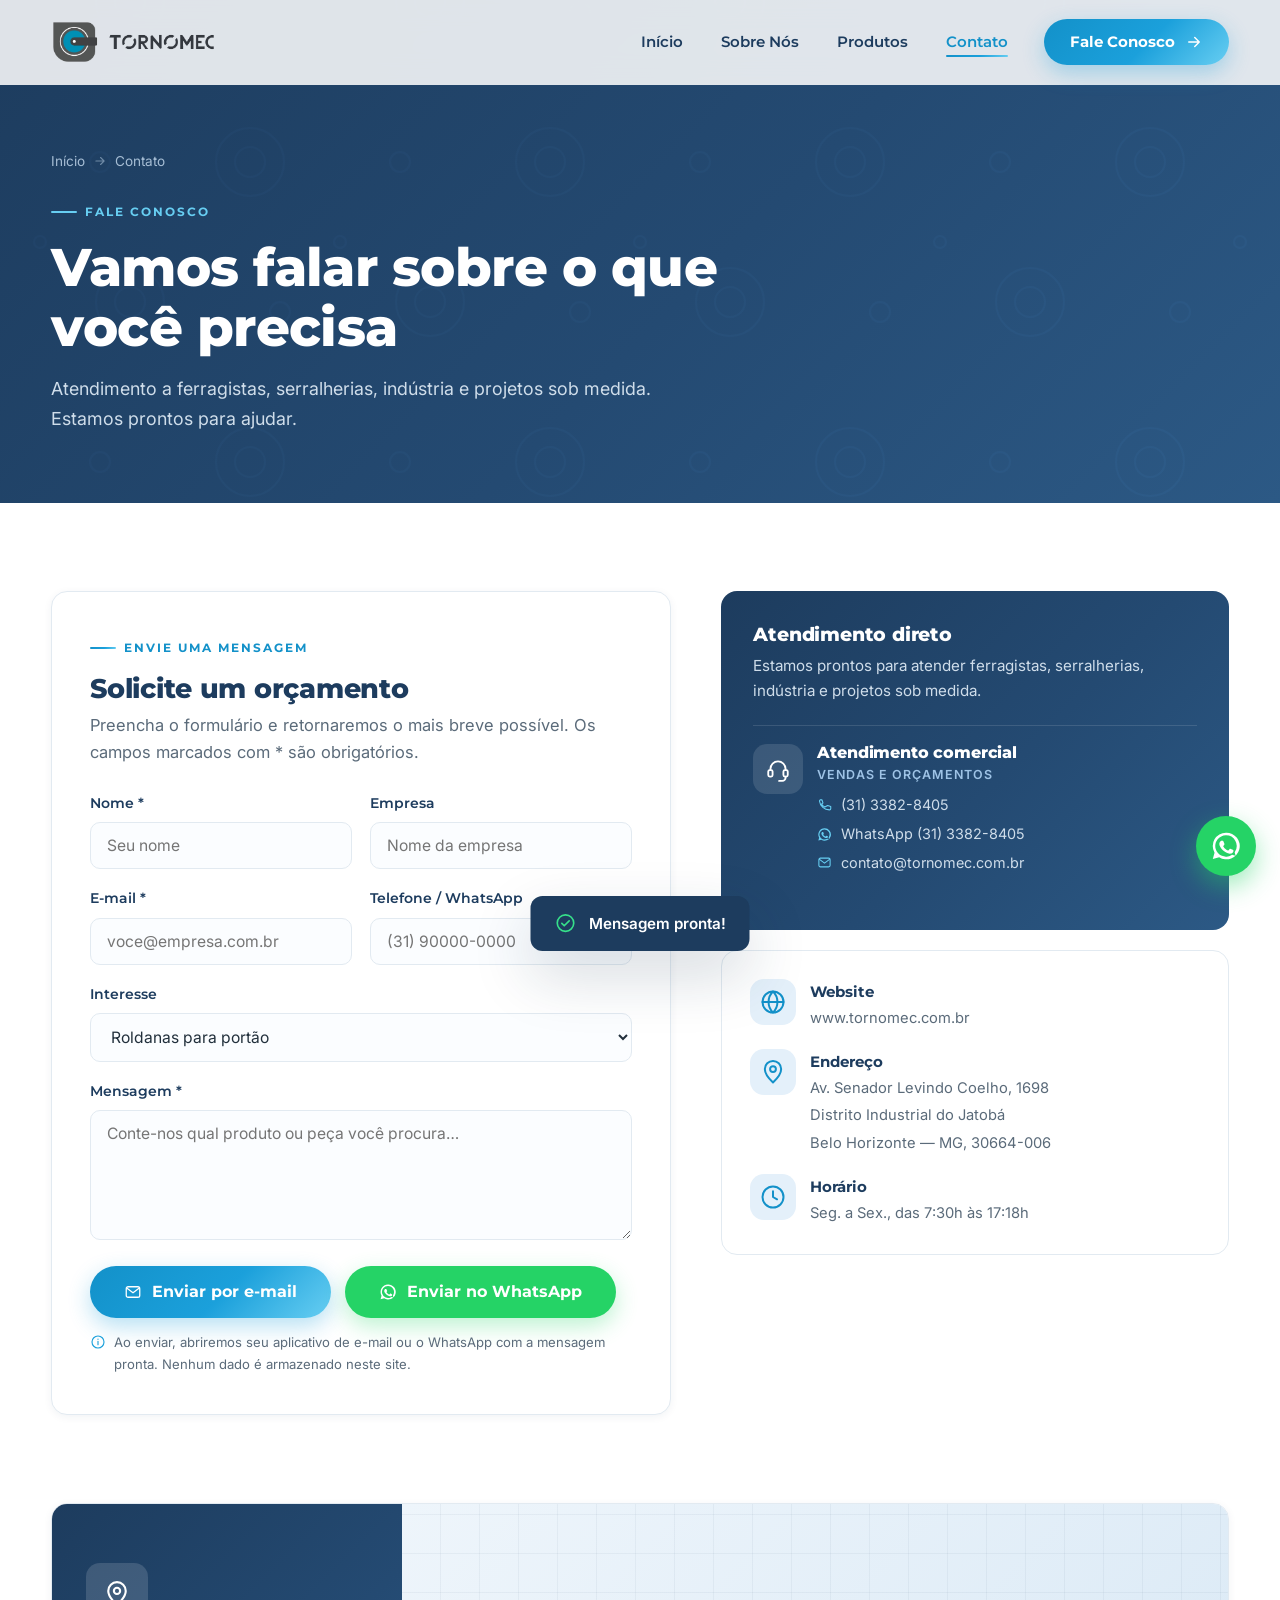
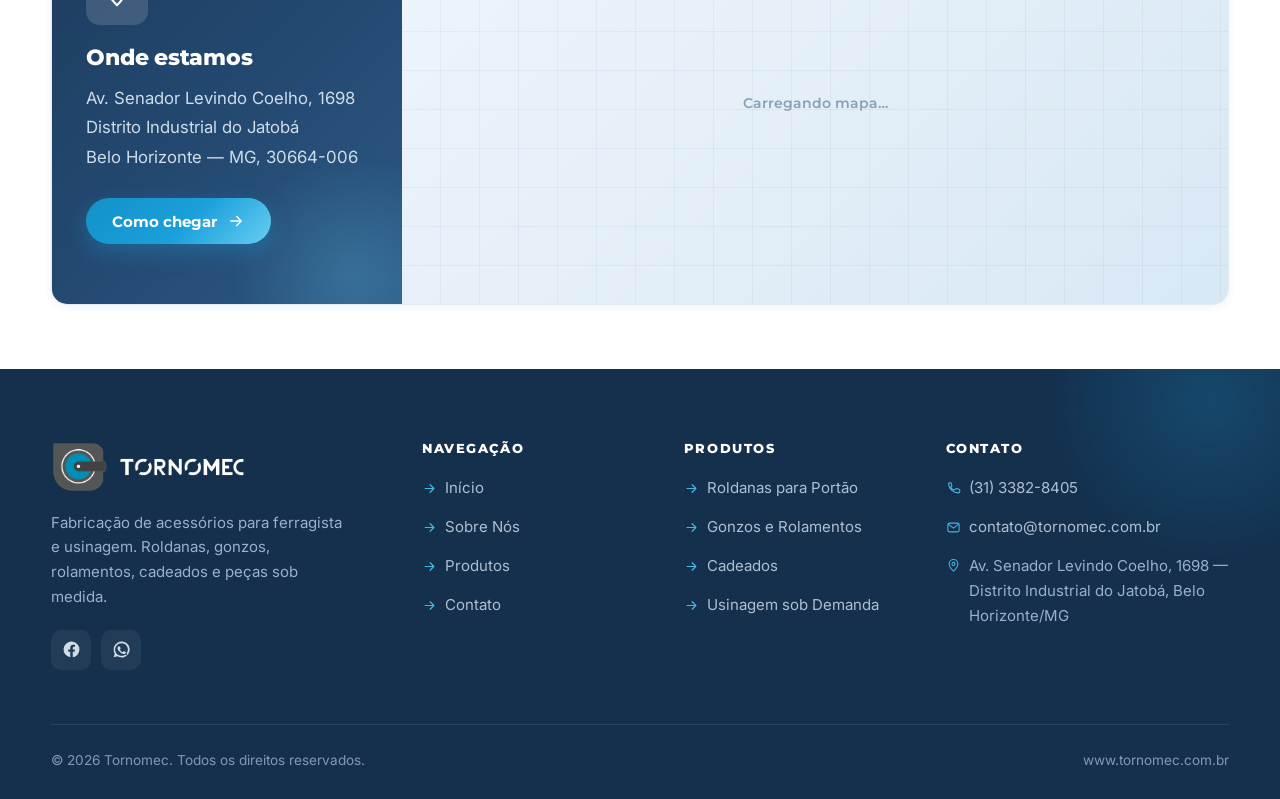
==== contato.html @ 63555683 "Add files via upload" ====
<!DOCTYPE html>
<html lang="pt-BR">
<head>
<meta charset="UTF-8">
<meta name="viewport" content="width=device-width, initial-scale=1.0">
<title>Contato | Tornomec — Acessórios para Ferragista e Usinagem</title>
<meta name="description" content="Fale com a Tornomec em Belo Horizonte/MG. Telefone (31) 3382-8405, WhatsApp, e-mail e mapa de localização. Atendimento a ferragistas, serralherias e indústria.">
<meta name="theme-color" content="#1d3c5e">
<link rel="icon" type="image/png" href="assets/img/favicon.png">
<link rel="preconnect" href="https://fonts.googleapis.com">
<link rel="preconnect" href="https://fonts.gstatic.com" crossorigin>
<link href="https://fonts.googleapis.com/css2?family=Montserrat:wght@600;700;800&family=Inter:wght@400;500;600&display=swap" rel="stylesheet">
<link rel="stylesheet" href="assets/css/style.css">
</head>
<body>

<!-- ===== ICON SPRITE ===== -->
<svg style="display:none" aria-hidden="true" xmlns="http://www.w3.org/2000/svg"><defs></defs>
<!-- features / generic -->
<symbol id="i-shield" viewBox="0 0 24 24" fill="none" stroke="currentColor" stroke-width="1.7" stroke-linecap="round" stroke-linejoin="round"><path d="M12 3l7 3v5c0 4.3-3 7.6-7 9-4-1.4-7-4.7-7-9V6l7-3z"/><path d="M9 12l2 2 4-4"/></symbol>
<symbol id="i-globe" viewBox="0 0 24 24" fill="none" stroke="currentColor" stroke-width="1.7" stroke-linecap="round" stroke-linejoin="round"><circle cx="12" cy="12" r="9"/><path d="M3 12h18"/><path d="M12 3c2.5 2.4 3.8 5.6 3.8 9S14.5 18.6 12 21c-2.5-2.4-3.8-5.6-3.8-9S9.5 5.4 12 3z"/></symbol>
<symbol id="i-bolt" viewBox="0 0 24 24" fill="currentColor"><path d="M13.5 2L4 13.2c-.4.5-.1 1.3.6 1.3H10l-1.4 7.1c-.2.8.9 1.3 1.4.6L20 10.9c.4-.5.1-1.3-.6-1.3H14l1.1-6.9c.1-.8-1-1.3-1.6-.7z"/></symbol>
<symbol id="i-headset" viewBox="0 0 24 24" fill="none" stroke="currentColor" stroke-width="1.7" stroke-linecap="round" stroke-linejoin="round"><path d="M5 13v-1a7 7 0 0 1 14 0v1"/><rect x="3" y="13" width="4" height="6" rx="1.4"/><rect x="17" y="13" width="4" height="6" rx="1.4"/><path d="M19 19v1a3 3 0 0 1-3 3h-3"/></symbol>
<symbol id="i-gem" viewBox="0 0 24 24" fill="none" stroke="currentColor" stroke-width="1.6" stroke-linecap="round" stroke-linejoin="round"><path d="M6 3h12l3 5.5L12 21 3 8.5z"/><path d="M3 8.5h18M9 3l-2 5.5L12 21l5-12.5L15 3"/></symbol>
<symbol id="i-spark" viewBox="0 0 24 24" fill="currentColor"><path d="M12 2l1.9 6.1L20 10l-6.1 1.9L12 18l-1.9-6.1L4 10l6.1-1.9z"/><path d="M19 14l.8 2.4 2.2.6-2.2.9-.8 2.1-.9-2.1-2.1-.9 2.1-.6z" opacity=".6"/></symbol>
<symbol id="i-target" viewBox="0 0 24 24" fill="none" stroke="currentColor" stroke-width="1.7" stroke-linecap="round" stroke-linejoin="round"><circle cx="12" cy="12" r="8.5"/><circle cx="12" cy="12" r="4.8"/><circle cx="12" cy="12" r="1.4" fill="currentColor" stroke="none"/></symbol>
<symbol id="i-eye" viewBox="0 0 24 24" fill="none" stroke="currentColor" stroke-width="1.7" stroke-linecap="round" stroke-linejoin="round"><path d="M2.5 12S6 5.5 12 5.5 21.5 12 21.5 12 18 18.5 12 18.5 2.5 12 2.5 12z"/><circle cx="12" cy="12" r="3"/></symbol>
<symbol id="i-compass" viewBox="0 0 24 24" fill="none" stroke="currentColor" stroke-width="1.7" stroke-linecap="round" stroke-linejoin="round"><circle cx="12" cy="12" r="9"/><path d="M15.5 8.5l-2 5-5 2 2-5z"/></symbol>
<symbol id="i-factory" viewBox="0 0 24 24" fill="none" stroke="currentColor" stroke-width="1.6" stroke-linecap="round" stroke-linejoin="round"><path d="M3 21V10l5 3V10l5 3V8l5 3v10z"/><path d="M3 21h18M6 7V3h2v4"/></symbol>
<symbol id="i-truck" viewBox="0 0 24 24" fill="none" stroke="currentColor" stroke-width="1.6" stroke-linecap="round" stroke-linejoin="round"><path d="M2 7h11v9H2zM13 10h4l4 3v3h-8z"/><circle cx="6.5" cy="18" r="1.8"/><circle cx="17.5" cy="18" r="1.8"/></symbol>
<symbol id="i-box" viewBox="0 0 24 24" fill="none" stroke="currentColor" stroke-width="1.6" stroke-linecap="round" stroke-linejoin="round"><path d="M21 8l-9-5-9 5 9 5 9-5z"/><path d="M3 8v8l9 5 9-5V8M12 13v8"/></symbol>
<symbol id="i-clock" viewBox="0 0 24 24" fill="none" stroke="currentColor" stroke-width="1.7" stroke-linecap="round" stroke-linejoin="round"><circle cx="12" cy="12" r="9"/><path d="M12 7v5l3.5 2"/></symbol>
<symbol id="i-grid" viewBox="0 0 24 24" fill="none" stroke="currentColor" stroke-width="1.6" stroke-linecap="round" stroke-linejoin="round"><rect x="3" y="3" width="7" height="7" rx="1.5"/><rect x="14" y="3" width="7" height="7" rx="1.5"/><rect x="3" y="14" width="7" height="7" rx="1.5"/><rect x="14" y="14" width="7" height="7" rx="1.5"/></symbol>
<!-- hardware category icons -->
<symbol id="i-wheel" viewBox="0 0 24 24" fill="none" stroke="currentColor" stroke-width="1.6" stroke-linecap="round" stroke-linejoin="round"><circle cx="12" cy="12" r="8.5"/><circle cx="12" cy="12" r="5"/><circle cx="12" cy="12" r="1.8"/></symbol>
<symbol id="i-bearing" viewBox="0 0 24 24" fill="none" stroke="currentColor" stroke-width="1.5" stroke-linecap="round" stroke-linejoin="round"><circle cx="12" cy="12" r="9"/><circle cx="12" cy="12" r="3.4"/><circle cx="12" cy="3.4" r="1.1" fill="currentColor" stroke="none"/><circle cx="12" cy="20.6" r="1.1" fill="currentColor" stroke="none"/><circle cx="3.4" cy="12" r="1.1" fill="currentColor" stroke="none"/><circle cx="20.6" cy="12" r="1.1" fill="currentColor" stroke="none"/><circle cx="6" cy="6" r="1.1" fill="currentColor" stroke="none"/><circle cx="18" cy="6" r="1.1" fill="currentColor" stroke="none"/><circle cx="6" cy="18" r="1.1" fill="currentColor" stroke="none"/><circle cx="18" cy="18" r="1.1" fill="currentColor" stroke="none"/></symbol>
<symbol id="i-hinge" viewBox="0 0 24 24" fill="none" stroke="currentColor" stroke-width="1.6" stroke-linecap="round" stroke-linejoin="round"><rect x="3.5" y="4" width="6.5" height="16" rx="1.4"/><rect x="14" y="4" width="6.5" height="16" rx="1.4"/><path d="M12 5.5v13"/><circle cx="6.75" cy="8.5" r=".9" fill="currentColor" stroke="none"/><circle cx="6.75" cy="15.5" r=".9" fill="currentColor" stroke="none"/><circle cx="17.25" cy="8.5" r=".9" fill="currentColor" stroke="none"/><circle cx="17.25" cy="15.5" r=".9" fill="currentColor" stroke="none"/></symbol>
<symbol id="i-gate" viewBox="0 0 24 24" fill="none" stroke="currentColor" stroke-width="1.5" stroke-linecap="round" stroke-linejoin="round"><rect x="3" y="6.5" width="18" height="11" rx="1"/><path d="M7.5 6.5v11M12 6.5v11M16.5 6.5v11"/><path d="M3 21.5h18"/><circle cx="7" cy="20" r="1.4"/><circle cx="17" cy="20" r="1.4"/></symbol>
<symbol id="i-roller" viewBox="0 0 24 24" fill="none" stroke="currentColor" stroke-width="1.6" stroke-linecap="round" stroke-linejoin="round"><rect x="2.5" y="8.5" width="19" height="7" rx="3.5"/><path d="M7 8.5v7M17 8.5v7"/></symbol>
<symbol id="i-spool" viewBox="0 0 24 24" fill="none" stroke="currentColor" stroke-width="1.6" stroke-linecap="round" stroke-linejoin="round"><rect x="4" y="4" width="3" height="16" rx="1"/><rect x="17" y="4" width="3" height="16" rx="1"/><path d="M7 8.5h10M7 12h10M7 15.5h10"/></symbol>
<symbol id="i-trolley" viewBox="0 0 24 24" fill="none" stroke="currentColor" stroke-width="1.6" stroke-linecap="round" stroke-linejoin="round"><rect x="7" y="3" width="10" height="3.2" rx="1"/><path d="M9.5 6.2v3M14.5 6.2v3"/><circle cx="9.5" cy="11.5" r="2.3"/><circle cx="14.5" cy="11.5" r="2.3"/><path d="M4 14.5h16"/></symbol>
<symbol id="i-curve" viewBox="0 0 24 24" fill="none" stroke="currentColor" stroke-width="1.6" stroke-linecap="round" stroke-linejoin="round"><path d="M7 20V11a5 5 0 0 1 10 0v9"/><path d="M4.5 20h5M14.5 20h5"/></symbol>
<symbol id="i-cog" viewBox="0 0 24 24" fill="none" stroke="currentColor" stroke-width="1.6" stroke-linecap="round" stroke-linejoin="round"><circle cx="12" cy="12" r="3.6"/><path d="M12 2.2v3.2M12 18.6v3.2M2.2 12h3.2M18.6 12h3.2M5.1 5.1l2.26 2.26M16.64 16.64l2.26 2.26M18.9 5.1l-2.26 2.26M7.36 16.64L5.1 18.9"/></symbol>
<symbol id="i-bracket" viewBox="0 0 24 24" fill="none" stroke="currentColor" stroke-width="1.5" stroke-linecap="round" stroke-linejoin="round"><rect x="4" y="7" width="16" height="11" rx="2"/><circle cx="12" cy="12.5" r="3.4"/><circle cx="12" cy="12.5" r="1.1"/><path d="M8 4.5v2.5M16 4.5v2.5"/></symbol>
<symbol id="i-lock" viewBox="0 0 24 24" fill="none" stroke="currentColor" stroke-width="1.6" stroke-linecap="round" stroke-linejoin="round"><rect x="5" y="10" width="14" height="10" rx="2.5"/><path d="M8 10V7a4 4 0 0 1 8 0v3"/><circle cx="12" cy="15" r="1.4" fill="currentColor" stroke="none"/></symbol>
<symbol id="i-ruler" viewBox="0 0 24 24" fill="none" stroke="currentColor" stroke-width="1.6" stroke-linecap="round" stroke-linejoin="round"><rect x="2.5" y="8" width="19" height="8" rx="1.5"/><path d="M7 8v3M11 8v4M15 8v3M19 8v4"/></symbol>
<!-- ui -->
<symbol id="i-phone" viewBox="0 0 24 24" fill="none" stroke="currentColor" stroke-width="1.7" stroke-linecap="round" stroke-linejoin="round"><path d="M5 3h3l1.5 5-2 1.5a12 12 0 0 0 5 5L17 12l5 1.5V17a2 2 0 0 1-2 2A16 16 0 0 1 4 5a2 2 0 0 1 1-2z"/></symbol>
<symbol id="i-mail" viewBox="0 0 24 24" fill="none" stroke="currentColor" stroke-width="1.7" stroke-linecap="round" stroke-linejoin="round"><rect x="3" y="5" width="18" height="14" rx="2.5"/><path d="M4 7l8 6 8-6"/></symbol>
<symbol id="i-pin" viewBox="0 0 24 24" fill="none" stroke="currentColor" stroke-width="1.7" stroke-linecap="round" stroke-linejoin="round"><path d="M12 21s7-6.4 7-11.5A7 7 0 0 0 5 9.5C5 14.6 12 21 12 21z"/><circle cx="12" cy="9.5" r="2.5"/></symbol>
<symbol id="i-wa" viewBox="0 0 24 24" fill="currentColor"><path d="M12 2a10 10 0 0 0-8.6 15l-1.3 4.7 4.8-1.3A10 10 0 1 0 12 2zm0 2a8 8 0 0 1 6.8 12.2l-.3.5.7 2.6-2.7-.7-.5.3A8 8 0 1 1 12 4zm-3.4 4c-.2 0-.5.1-.7.4-.3.3-.9.9-.9 2.1s.9 2.4 1 2.6c.1.2 1.8 2.9 4.5 3.9 2.2.9 2.7.7 3.2.7.5 0 1.5-.6 1.7-1.2.2-.6.2-1.1.2-1.2-.1-.1-.3-.2-.6-.4-.3-.2-1.5-.8-1.7-.8-.2-.1-.4-.1-.6.1-.2.3-.6.8-.8 1-.1.1-.3.2-.5.1-.3-.1-1.1-.4-2-1.2-.7-.6-1.2-1.4-1.4-1.7-.1-.3 0-.4.1-.5l.4-.5c.1-.2.2-.3.3-.5.1-.2 0-.4 0-.5l-.8-1.9c-.2-.5-.4-.4-.6-.4z"/></symbol>
<symbol id="i-fb" viewBox="0 0 24 24" fill="currentColor"><path d="M22 12a10 10 0 1 0-11.6 9.9v-7H7.9V12h2.5V9.8c0-2.5 1.5-3.9 3.8-3.9 1.1 0 2.2.2 2.2.2v2.5h-1.2c-1.2 0-1.6.8-1.6 1.6V12h2.7l-.4 2.9h-2.3v7A10 10 0 0 0 22 12z"/></symbol>
<symbol id="i-check" viewBox="0 0 24 24" fill="none" stroke="currentColor" stroke-width="2" stroke-linecap="round" stroke-linejoin="round"><path d="M5 12.5l4.5 4.5L19 7"/></symbol>
<symbol id="i-check-c" viewBox="0 0 24 24" fill="none" stroke="currentColor" stroke-width="1.8" stroke-linecap="round" stroke-linejoin="round"><circle cx="12" cy="12" r="9"/><path d="M8 12.3l2.6 2.6L16 9.5"/></symbol>
<symbol id="i-arrow" viewBox="0 0 24 24" fill="none" stroke="currentColor" stroke-width="1.9" stroke-linecap="round" stroke-linejoin="round"><path d="M5 12h14M13 6l6 6-6 6"/></symbol>
<symbol id="i-up" viewBox="0 0 24 24" fill="none" stroke="currentColor" stroke-width="1.9" stroke-linecap="round" stroke-linejoin="round"><path d="M12 19V5M6 11l6-6 6 6"/></symbol>
<symbol id="i-down" viewBox="0 0 24 24" fill="none" stroke="currentColor" stroke-width="1.8" stroke-linecap="round" stroke-linejoin="round"><path d="M6 9l6 6 6-6"/></symbol>
<symbol id="i-doc" viewBox="0 0 24 24" fill="none" stroke="currentColor" stroke-width="1.6" stroke-linecap="round" stroke-linejoin="round"><path d="M14 3H7a2 2 0 0 0-2 2v14a2 2 0 0 0 2 2h10a2 2 0 0 0 2-2V8z"/><path d="M14 3v5h5M9 13h6M9 17h4"/></symbol>
<symbol id="i-info" viewBox="0 0 24 24" fill="none" stroke="currentColor" stroke-width="1.7" stroke-linecap="round" stroke-linejoin="round"><circle cx="12" cy="12" r="9"/><path d="M12 11v5M12 7.5v.5"/></symbol>
<symbol id="i-search" viewBox="0 0 24 24" fill="none" stroke="currentColor" stroke-width="1.8" stroke-linecap="round" stroke-linejoin="round"><circle cx="11" cy="11" r="7"/><path d="M16.5 16.5L21 21"/></symbol>
</svg>
<!-- ===== HEADER ===== -->
<header class="header">
  <div class="container">
    <nav class="nav">
      <a href="index.html" class="brand" aria-label="Tornomec — início">
        <img src="assets/img/logo.png" alt="Tornomec — Acessórios para Ferragista e Usinagem">
      </a>
      <ul class="nav-menu">
        <li><a href="index.html" class="nav-link">Início</a></li>
        <li><a href="sobre.html" class="nav-link">Sobre Nós</a></li>
        <li><a href="produtos.html" class="nav-link">Produtos</a></li>
        <li><a href="contato.html" class="nav-link active">Contato</a></li>
        <li class="nav-cta"><a href="contato.html" class="btn btn--primary">Fale Conosco <svg width="18" height="18"><use href="#i-arrow"/></svg></a></li>
      </ul>
      <button class="nav-toggle" aria-label="Abrir menu" aria-expanded="false"><span></span><span></span><span></span></button>
    </nav>
  </div>
</header>
<div class="nav-backdrop"></div>

<!-- ===== PAGE HERO ===== -->
<section class="page-hero">
  <div class="container">
    <div class="page-hero__inner">
      <nav class="breadcrumb"><a href="index.html">Início</a> <svg><use href="#i-arrow"/></svg> <span>Contato</span></nav>
      <span class="eyebrow">Fale Conosco</span>
      <h1>Vamos falar sobre o que você precisa</h1>
      <p>Atendimento a ferragistas, serralherias, indústria e projetos sob medida. Estamos prontos para ajudar.</p>
    </div>
  </div>
</section>

<!-- CONTATO -->
<section class="section">
  <div class="container">
    <div class="contact-grid">
      <!-- FORM -->
      <div class="form-card reveal">
        <span class="eyebrow">Envie uma mensagem</span>
        <h2 class="section-title" style="font-size:1.7rem;margin-bottom:8px">Solicite um orçamento</h2>
        <p style="color:var(--muted);margin-bottom:26px">Preencha o formulário e retornaremos o mais breve possível. Os campos marcados com * são obrigatórios.</p>
        <form id="contactForm" novalidate>
          <div class="form-row">
            <div class="field"><label for="nome">Nome *</label><input type="text" id="nome" name="nome" placeholder="Seu nome" required></div>
            <div class="field"><label for="empresa">Empresa</label><input type="text" id="empresa" name="empresa" placeholder="Nome da empresa"></div>
          </div>
          <div class="form-row">
            <div class="field"><label for="email">E-mail *</label><input type="email" id="email" name="email" placeholder="voce@empresa.com.br" required></div>
            <div class="field"><label for="telefone">Telefone / WhatsApp</label><input type="tel" id="telefone" name="telefone" placeholder="(31) 90000-0000"></div>
          </div>
          <div class="field">
            <label for="assunto">Interesse</label>
            <select id="assunto" name="assunto">
              <option>Roldanas para portão</option>
              <option>Gonzos e rolamentos</option>
              <option>Portão basculante</option>
              <option>Cadeados</option>
              <option>Usinagem sob demanda</option>
              <option>Catálogo completo</option>
              <option>Outro assunto</option>
            </select>
          </div>
          <div class="field"><label for="mensagem">Mensagem *</label><textarea id="mensagem" name="mensagem" placeholder="Conte-nos qual produto ou peça você procura…" required></textarea></div>
          <div class="hero__actions">
            <button type="submit" class="btn btn--primary btn--lg"><svg><use href="#i-mail"/></svg> Enviar por e-mail</button>
            <button type="button" id="sendWhats" class="btn btn--wa btn--lg"><svg><use href="#i-wa"/></svg> Enviar no WhatsApp</button>
          </div>
          <p class="form-note"><svg><use href="#i-info"/></svg> Ao enviar, abriremos seu aplicativo de e-mail ou o WhatsApp com a mensagem pronta. Nenhum dado é armazenado neste site.</p>
        </form>
      </div>

      <!-- SIDE -->
      <div class="contact-side">
        <div class="contact-info reveal" data-delay="1">
          <h3>Atendimento direto</h3>
          <p>Estamos prontos para atender ferragistas, serralherias, indústria e projetos sob medida.</p>
          <div class="person">
            <div class="person__av"><svg><use href="#i-headset"/></svg></div>
            <div>
              <h4>Atendimento comercial</h4>
              <div class="role">Vendas e orçamentos</div>
              <a href="tel:+553133828405"><svg><use href="#i-phone"/></svg> (31) 3382-8405</a>
              <a href="https://wa.me/553133828405" target="_blank" rel="noopener"><svg><use href="#i-wa"/></svg> WhatsApp (31) 3382-8405</a>
              <a href="mailto:contato@tornomec.com.br"><svg><use href="#i-mail"/></svg> contato@tornomec.com.br</a>
            </div>
          </div>
        </div>

        <div class="contact-meta reveal" data-delay="2">
          <div class="row"><div class="icon-box"><svg><use href="#i-globe"/></svg></div><div><strong>Website</strong><span>www.tornomec.com.br</span></div></div>
          <div class="row"><div class="icon-box"><svg><use href="#i-pin"/></svg></div><div><strong>Endereço</strong><span>Av. Senador Levindo Coelho, 1698<br>Distrito Industrial do Jatobá<br>Belo Horizonte — MG, 30664-006</span></div></div>
          <div class="row"><div class="icon-box"><svg><use href="#i-clock"/></svg></div><div><strong>Horário</strong><span>Seg. a Sex., das 7:30h às 17:18h</span></div></div>
        </div>
      </div>
    </div>
  </div>
</section>

<!-- LOCALIZAÇÃO -->
<section class="section--tight" style="padding-top:0">
  <div class="container">
    <div class="map-block reveal">
      <div class="map-block__info">
        <div class="icon-box"><svg><use href="#i-pin"/></svg></div>
        <h3>Onde estamos</h3>
        <p>Av. Senador Levindo Coelho, 1698<br>Distrito Industrial do Jatobá<br>Belo Horizonte — MG, 30664-006</p>
        <a class="btn btn--primary" href="https://www.google.com/maps/dir/?api=1&destination=Av.%20Senador%20Levindo%20Coelho%2C%201698%2C%20Distrito%20Industrial%20do%20Jatob%C3%A1%2C%20Belo%20Horizonte%20-%20MG%2C%2030664-006" target="_blank" rel="noopener">Como chegar <svg><use href="#i-arrow"/></svg></a>
      </div>
      <div class="map-block__map">
        <!--
          MAPA — GOOGLE MAPS
          Endereço: Av. Senador Levindo Coelho, 1698, Distrito Industrial do Jatobá, Belo Horizonte - MG, 30664-006
          Abaixo usamos o embed gratuito do Google Maps (não exige chave de API).
          Para usar a Google Maps Embed API oficial (com a sua própria chave), troque o src por:
          https://www.google.com/maps/embed/v1/place?key=SUA_CHAVE_API&q=Av.%20Senador%20Levindo%20Coelho%2C%201698%2C%20Distrito%20Industrial%20do%20Jatob%C3%A1%2C%20Belo%20Horizonte%20-%20MG%2C%2030664-006&zoom=16&language=pt-BR
        -->
        <iframe title="Mapa — Av. Senador Levindo Coelho, 1698, Distrito Industrial do Jatobá, Belo Horizonte - MG, 30664-006"
          src="https://maps.google.com/maps?q=Av.%20Senador%20Levindo%20Coelho%2C%201698%2C%20Distrito%20Industrial%20do%20Jatob%C3%A1%2C%20Belo%20Horizonte%20-%20MG%2C%2030664-006&t=&z=16&hl=pt-BR&ie=UTF8&iwloc=B&output=embed"
          loading="lazy" referrerpolicy="no-referrer-when-downgrade" allowfullscreen></iframe>
      </div>
    </div>
  </div>
</section>

<!-- TOAST -->
<div class="toast"><svg><use href="#i-check-c"/></svg><span>Mensagem pronta!</span></div>

<!-- ===== FOOTER ===== -->
<footer class="footer">
  <div class="container">
    <div class="footer__grid">
      <div class="footer__brand">
        <img src="assets/img/logo-white.png" alt="Tornomec">
        <p>Fabricação de acessórios para ferragista e usinagem. Roldanas, gonzos, rolamentos, cadeados e peças sob medida.</p>
        <div class="social">
          <a href="https://www.facebook.com/tornomec" target="_blank" rel="noopener" aria-label="Facebook"><svg><use href="#i-fb"/></svg></a>
          <a href="https://wa.me/553133828405" target="_blank" rel="noopener" aria-label="WhatsApp"><svg><use href="#i-wa"/></svg></a>
        </div>
      </div>
      <div class="footer__col">
        <h4>Navegação</h4>
        <ul>
          <li><a href="index.html"><svg><use href="#i-arrow"/></svg> Início</a></li>
          <li><a href="sobre.html"><svg><use href="#i-arrow"/></svg> Sobre Nós</a></li>
          <li><a href="produtos.html"><svg><use href="#i-arrow"/></svg> Produtos</a></li>
          <li><a href="contato.html"><svg><use href="#i-arrow"/></svg> Contato</a></li>
        </ul>
      </div>
      <div class="footer__col">
        <h4>Produtos</h4>
        <ul>
          <li><a href="produtos.html"><svg><use href="#i-arrow"/></svg> Roldanas para Portão</a></li>
          <li><a href="produtos.html"><svg><use href="#i-arrow"/></svg> Gonzos e Rolamentos</a></li>
          <li><a href="produtos.html"><svg><use href="#i-arrow"/></svg> Cadeados</a></li>
          <li><a href="produtos.html"><svg><use href="#i-arrow"/></svg> Usinagem sob Demanda</a></li>
        </ul>
      </div>
      <div class="footer__col">
        <h4>Contato</h4>
        <ul>
          <li><a href="tel:+553133828405"><svg><use href="#i-phone"/></svg> (31) 3382-8405</a></li>
          <li><a href="mailto:contato@tornomec.com.br"><svg><use href="#i-mail"/></svg> contato@tornomec.com.br</a></li>
          <li class="static"><svg><use href="#i-pin"/></svg> Av. Senador Levindo Coelho, 1698 — Distrito Industrial do Jatobá, Belo Horizonte/MG</li>
        </ul>
      </div>
    </div>
    <div class="footer__bottom">
      <span>© <span id="year">2026</span> Tornomec. Todos os direitos reservados.</span>
      <span>www.tornomec.com.br</span>
    </div>
  </div>
</footer>

<a href="https://wa.me/553133828405" target="_blank" rel="noopener" class="wa-float" aria-label="Fale conosco no WhatsApp"><svg><use href="#i-wa"/></svg></a>
<button class="to-top" aria-label="Voltar ao topo"><svg><use href="#i-up"/></svg></button>

<script src="assets/js/main.js"></script>
<script>document.querySelector('.to-top').addEventListener('click',()=>window.scrollTo({top:0,behavior:'smooth'}));</script>
</body>
</html>
---- assets/css/style.css ----
/* =========================================================
   TORNOMEC — Acessórios para Ferragista e Usinagem
   Folha de estilo principal
   ========================================================= */

/* ---------- Tokens ---------- */
:root{
  --navy-900:#14304d;
  --navy-800:#1d3c5e;
  --navy-700:#244a72;
  --navy-600:#2c5985;
  --blue-700:#0b7cae;
  --blue-600:#1391c9;
  --blue-500:#1ba0db;
  --blue-400:#46b6e6;
  --cyan:#67cef2;
  --steel:#8aa0b4;
  --gray:#58595b;
  --ink:#22303c;
  --muted:#5b6b7a;
  --line:#e2eaf1;
  --bg:#ffffff;
  --bg-alt:#eef5fb;
  --bg-soft:#e4f0fa;
  --white:#ffffff;

  --grad-blue:linear-gradient(135deg,#1391c9 0%,#1ba0db 55%,#67cef2 100%);
  --grad-navy:linear-gradient(135deg,#1d3c5e 0%,#244a72 55%,#2c5985 100%);

  --shadow-sm:0 2px 8px rgba(20,48,77,.06);
  --shadow:0 10px 30px rgba(20,48,77,.10);
  --shadow-lg:0 24px 60px rgba(20,48,77,.18);

  --radius:16px;
  --radius-sm:10px;
  --container:1200px;

  --font-head:'Montserrat',system-ui,sans-serif;
  --font-body:'Inter',system-ui,-apple-system,sans-serif;

  --ease:cubic-bezier(.22,.61,.36,1);
}

/* ---------- Reset ---------- */
*,*::before,*::after{box-sizing:border-box;margin:0;padding:0}
html{scroll-behavior:smooth;-webkit-text-size-adjust:100%}
body{
  font-family:var(--font-body);
  color:var(--ink);
  background:var(--bg);
  line-height:1.65;
  font-size:16.5px;
  overflow-x:hidden;
}
img{max-width:100%;display:block}
a{color:inherit;text-decoration:none}
ul{list-style:none}
button{font-family:inherit;cursor:pointer;border:none;background:none}
h1,h2,h3,h4{font-family:var(--font-head);line-height:1.15;color:var(--navy-800);font-weight:800;letter-spacing:-.01em}

/* ---------- Layout helpers ---------- */
.container{width:min(var(--container),92%);margin-inline:auto}
.section{padding:88px 0}
.section--tight{padding:64px 0}
.bg-alt{background:var(--bg-alt)}
.bg-soft{background:var(--bg-soft)}
.text-center{text-align:center}

.eyebrow{
  display:inline-flex;align-items:center;gap:8px;
  font-family:var(--font-head);font-weight:700;font-size:.78rem;
  letter-spacing:.16em;text-transform:uppercase;color:var(--blue-600);
  margin-bottom:14px;
}
.eyebrow::before{content:"";width:26px;height:2px;background:var(--grad-blue);border-radius:2px}
.eyebrow--center{justify-content:center}
.eyebrow--center::after{content:"";width:26px;height:2px;background:var(--grad-blue);border-radius:2px}

.section-title{font-size:clamp(1.8rem,3.4vw,2.7rem);margin-bottom:16px}
.section-intro{color:var(--muted);max-width:680px;font-size:1.05rem}
.section-head{margin-bottom:48px}
.section-head.center{text-align:center}
.section-head.center .section-intro{margin-inline:auto}

.lead{font-size:1.12rem;color:var(--muted)}

/* ---------- Buttons ---------- */
.btn{
  display:inline-flex;align-items:center;gap:10px;
  font-family:var(--font-head);font-weight:700;font-size:.95rem;
  padding:14px 26px;border-radius:999px;transition:.25s var(--ease);
  white-space:nowrap;line-height:1;
}
.btn svg{width:18px;height:18px}
.btn--primary{background:var(--grad-blue);color:#fff;box-shadow:0 8px 22px rgba(27,160,219,.32)}
.btn--primary:hover{transform:translateY(-2px);box-shadow:0 14px 30px rgba(27,160,219,.42)}
.btn--ghost{background:rgba(255,255,255,.08);color:#fff;border:1.5px solid rgba(255,255,255,.4)}
.btn--ghost:hover{background:rgba(255,255,255,.16);border-color:#fff}
.btn--outline{background:#fff;color:var(--blue-700);border:1.5px solid var(--line)}
.btn--outline:hover{border-color:var(--blue-500);color:var(--blue-600);transform:translateY(-2px)}
.btn--wa{background:#25d366;color:#fff;box-shadow:0 8px 22px rgba(37,211,102,.3)}
.btn--wa:hover{transform:translateY(-2px);box-shadow:0 14px 30px rgba(37,211,102,.4)}
.btn--lg{padding:17px 34px;font-size:1rem}

/* ---------- Header ---------- */
.header{
  position:fixed;top:0;left:0;right:0;z-index:1000;
  background:rgba(255,255,255,.86);backdrop-filter:blur(14px);
  border-bottom:1px solid transparent;transition:.3s var(--ease);
}
.header.scrolled{box-shadow:var(--shadow-sm);border-bottom-color:var(--line);background:rgba(255,255,255,.95)}
.nav{display:flex;align-items:center;justify-content:space-between;height:84px;transition:.3s var(--ease)}
.header.scrolled .nav{height:70px}
.brand{display:flex;align-items:center;gap:12px;position:relative;z-index:1002}
.brand img{height:44px;width:auto;transition:.3s var(--ease)}
.header.scrolled .brand img{height:38px}

.nav-menu{display:flex;align-items:center;gap:6px}
.nav-link{
  font-family:var(--font-head);font-weight:600;font-size:.95rem;color:var(--navy-800);
  padding:10px 16px;border-radius:8px;position:relative;transition:.2s;
}
.nav-link:hover{color:var(--blue-600);background:var(--bg-alt)}
.nav-link.active{color:var(--blue-600)}
.nav-link.active::after{
  content:"";position:absolute;left:16px;right:16px;bottom:4px;height:2px;
  background:var(--grad-blue);border-radius:2px;
}
.nav-cta{margin-left:14px}

.nav-toggle{display:none;width:46px;height:46px;border-radius:10px;flex-direction:column;
  justify-content:center;align-items:center;gap:5px;position:relative;z-index:1002}
.nav-toggle span{width:24px;height:2.5px;background:var(--navy-800);border-radius:2px;transition:.3s var(--ease)}
.nav-toggle.open span:nth-child(1){transform:translateY(7.5px) rotate(45deg)}
.nav-toggle.open span:nth-child(2){opacity:0}
.nav-toggle.open span:nth-child(3){transform:translateY(-7.5px) rotate(-45deg)}

/* ---------- Hero ---------- */
.hero{position:relative;min-height:92vh;display:flex;align-items:center;
  color:#fff;overflow:hidden;padding-top:84px}
.hero__bg{position:absolute;inset:0;z-index:-2}
.hero__bg img{width:100%;height:100%;object-fit:cover;object-position:center}
.hero__overlay{position:absolute;inset:0;z-index:-1;
  background:linear-gradient(110deg,rgba(17,38,60,.95) 0%,rgba(21,49,78,.86) 42%,rgba(29,60,94,.55) 75%,rgba(44,89,133,.32) 100%)}
.hero__inner{max-width:690px;padding:60px 0}
.hero .pill{display:inline-flex;align-items:center;gap:9px;background:rgba(255,255,255,.1);
  border:1px solid rgba(255,255,255,.22);padding:8px 16px;border-radius:999px;
  font-size:.82rem;font-weight:600;letter-spacing:.04em;margin-bottom:26px;color:#dbeefb}
.hero .pill .dot{width:8px;height:8px;border-radius:50%;background:var(--cyan);box-shadow:0 0 0 4px rgba(103,206,242,.25)}
.hero h1{color:#fff;font-size:clamp(2.3rem,5.4vw,4rem);line-height:1.07;margin-bottom:22px}
.hero h1 .grad{background:var(--grad-blue);-webkit-background-clip:text;background-clip:text;-webkit-text-fill-color:transparent}
.hero p{font-size:1.18rem;color:#cfddea;max-width:560px;margin-bottom:34px}
.hero__actions{display:flex;flex-wrap:wrap;gap:14px}
.hero__stats{display:flex;gap:38px;margin-top:54px;flex-wrap:wrap}
.hero__stats .stat strong{display:block;font-family:var(--font-head);font-size:2.1rem;font-weight:800;color:#fff;line-height:1}
.hero__stats .stat span{font-size:.85rem;color:#a6bdd4;letter-spacing:.02em}
.hero__scroll{position:absolute;bottom:26px;left:50%;transform:translateX(-50%);
  color:#a6bdd4;font-size:.75rem;letter-spacing:.2em;text-transform:uppercase;
  display:flex;flex-direction:column;align-items:center;gap:8px;animation:bob 2.4s ease-in-out infinite}
.hero__scroll svg{width:20px;height:20px}
@keyframes bob{0%,100%{transform:translate(-50%,0)}50%{transform:translate(-50%,8px)}}

/* ---------- Trust strip ---------- */
.trust{background:var(--navy-800);padding:22px 0}
.trust__row{display:flex;align-items:center;justify-content:space-between;gap:30px;flex-wrap:wrap}
.trust__item{display:flex;align-items:center;gap:12px;color:#cfddea;font-size:.95rem}
.trust__item svg{width:26px;height:26px;color:var(--cyan);flex-shrink:0}
.trust__item strong{color:#fff;font-family:var(--font-head)}

/* ---------- Generic grid ---------- */
.grid{display:grid;gap:26px}
.grid-2{grid-template-columns:repeat(2,1fr)}
.grid-3{grid-template-columns:repeat(3,1fr)}
.grid-4{grid-template-columns:repeat(4,1fr)}

/* ---------- Cards ---------- */
.card{background:#fff;border:1px solid var(--line);border-radius:var(--radius);
  padding:32px;transition:.3s var(--ease);height:100%}
.card:hover{transform:translateY(-6px);box-shadow:var(--shadow);border-color:#cfe2f3}
.icon-box{width:58px;height:58px;border-radius:14px;display:grid;place-items:center;
  background:var(--bg-soft);color:var(--blue-600);margin-bottom:20px;transition:.3s var(--ease)}
.icon-box svg{width:28px;height:28px}
.card:hover .icon-box{background:var(--grad-blue);color:#fff;transform:rotate(-6deg)}
.card h3{font-size:1.18rem;margin-bottom:10px}
.card p{color:var(--muted);font-size:.97rem}

/* numbered value cards */
.value-card{position:relative;overflow:hidden}
.value-card .num{font-family:var(--font-head);font-weight:800;font-size:3.4rem;
  line-height:1;color:var(--bg-soft);position:absolute;top:14px;right:20px;transition:.3s var(--ease)}
.value-card:hover .num{color:#d8ebfa}
.value-card h3{position:relative}

/* feature/differential card with top accent */
.feat{position:relative;padding-top:36px}
.feat::before{content:"";position:absolute;top:0;left:32px;width:48px;height:4px;
  background:var(--grad-blue);border-radius:0 0 4px 4px}

/* ---------- About / split ---------- */
.split{display:grid;grid-template-columns:1.05fr .95fr;gap:60px;align-items:center}
.split--rev .split__media{order:-1}
.split__media{position:relative}
.split__media img{border-radius:var(--radius);box-shadow:var(--shadow)}
.split__media .badge{position:absolute;background:#fff;border-radius:14px;box-shadow:var(--shadow);
  padding:18px 22px;display:flex;align-items:center;gap:14px}
.split__media .badge.b1{bottom:-26px;left:-26px}
.split__media .badge svg{width:30px;height:30px;color:var(--blue-600)}
.split__media .badge strong{display:block;font-family:var(--font-head);font-size:1.3rem;color:var(--navy-800)}
.split__media .badge span{font-size:.82rem;color:var(--muted)}
.split__body h2{margin-bottom:20px}
.split__body p{color:var(--muted);margin-bottom:16px}
.checklist{margin-top:22px;display:grid;gap:13px}
.checklist li{display:flex;align-items:flex-start;gap:12px;color:var(--ink);font-weight:500}
.checklist li svg{width:22px;height:22px;color:var(--blue-500);flex-shrink:0;margin-top:2px}

/* ---------- MVP cards (missão/visão/propósito) ---------- */
.mvp{display:grid;grid-template-columns:repeat(3,1fr);gap:26px}
.mvp__card{background:#fff;border-radius:var(--radius);padding:36px 32px;border:1px solid var(--line);
  position:relative;overflow:hidden;transition:.3s var(--ease)}
.mvp__card::after{content:"";position:absolute;inset:0;background:var(--grad-navy);opacity:0;transition:.35s var(--ease);z-index:0}
.mvp__card>*{position:relative;z-index:1}
.mvp__card:hover{transform:translateY(-6px);box-shadow:var(--shadow-lg)}
.mvp__card:hover::after{opacity:1}
.mvp__card:hover h3,.mvp__card:hover p{color:#fff}
.mvp__card:hover .icon-box{background:rgba(255,255,255,.16);color:#fff}
.mvp__card .icon-box{margin-bottom:22px}
.mvp__card h3{font-size:1.35rem;margin-bottom:14px;transition:.35s}
.mvp__card p{color:var(--muted);transition:.35s;font-size:1rem}

/* ---------- Audience ---------- */
.aud{display:grid;grid-template-columns:repeat(2,1fr);gap:26px}
.aud__card{display:flex;gap:22px;background:#fff;border:1px solid var(--line);border-radius:var(--radius);
  padding:30px;transition:.3s var(--ease)}
.aud__card:hover{box-shadow:var(--shadow);transform:translateY(-4px);border-color:#cfe2f3}
.aud__icon{width:60px;height:60px;border-radius:14px;flex-shrink:0;display:grid;place-items:center;
  background:var(--grad-navy);color:#fff}
.aud__icon svg{width:30px;height:30px}
.aud__card h3{font-size:1.16rem;margin-bottom:8px}
.aud__card p{color:var(--muted);font-size:.95rem}

/* ---------- Products: services ---------- */
.svc{display:grid;grid-template-columns:repeat(4,1fr);gap:24px}

/* category grid ---------- */
.cat-toolbar{display:flex;justify-content:center;margin-bottom:36px}
.cat-search{position:relative;width:min(440px,100%)}
.cat-search input{width:100%;padding:14px 18px 14px 48px;border:1.5px solid var(--line);
  border-radius:999px;font-size:1rem;font-family:var(--font-body);background:#fff;transition:.2s}
.cat-search input:focus{outline:none;border-color:var(--blue-500);box-shadow:0 0 0 4px rgba(27,160,219,.12)}
.cat-search svg{position:absolute;left:18px;top:50%;transform:translateY(-50%);width:20px;height:20px;color:var(--steel)}

.cat-grid{display:grid;grid-template-columns:repeat(3,1fr);gap:22px}
.cat-card{background:#fff;border:1px solid var(--line);border-radius:var(--radius);padding:26px;
  transition:.3s var(--ease);display:flex;gap:18px;align-items:flex-start}
.cat-card:hover{transform:translateY(-5px);box-shadow:var(--shadow);border-color:#cfe2f3}
.cat-card .icon-box{width:52px;height:52px;margin:0;flex-shrink:0}
.cat-card h3{font-size:1.05rem;margin-bottom:6px;line-height:1.25}
.cat-card p{font-size:.9rem;color:var(--muted);line-height:1.5}
.cat-empty{grid-column:1/-1;text-align:center;color:var(--muted);padding:40px;display:none}

/* gallery ---------- */
.gallery{display:grid;grid-template-columns:repeat(4,1fr);gap:20px}
.gal-item{background:#fff;border:1px solid var(--line);border-radius:var(--radius);overflow:hidden;
  transition:.3s var(--ease);cursor:pointer;position:relative}
.gal-item:hover{transform:translateY(-5px);box-shadow:var(--shadow);border-color:#cfe2f3}
.gal-item__img{aspect-ratio:1/1;background:#fff;display:grid;place-items:center;padding:14px}
.gal-item__img img{width:100%;height:100%;object-fit:contain;mix-blend-mode:multiply}
.gal-item__cap{padding:12px 16px 16px;border-top:1px solid var(--line)}
.gal-item__cap strong{display:block;font-family:var(--font-head);font-size:.86rem;color:var(--navy-800);font-weight:700}
.gal-item:hover .gal-item__img{background:var(--bg-alt)}

/* lightbox */
.lightbox{position:fixed;inset:0;z-index:2000;background:rgba(13,30,49,.92);
  display:none;align-items:center;justify-content:center;padding:30px;backdrop-filter:blur(4px)}
.lightbox.open{display:flex}
.lightbox img{max-width:min(640px,90vw);max-height:80vh;background:#fff;border-radius:12px;padding:20px}
.lightbox__cap{position:absolute;bottom:34px;left:0;right:0;text-align:center;color:#cfddea;font-size:.95rem}
.lightbox__close{position:absolute;top:24px;right:30px;width:46px;height:46px;border-radius:50%;
  background:rgba(255,255,255,.12);color:#fff;display:grid;place-items:center;font-size:1.4rem;transition:.2s}
.lightbox__close:hover{background:rgba(255,255,255,.25);transform:rotate(90deg)}

/* ---------- Flipbook (catálogo) ---------- */
.flipbook-wrap{display:flex;flex-direction:column;align-items:center;gap:18px}
.flipbook-stage{position:relative;width:100%;max-width:1320px;margin:0 auto;display:flex;justify-content:center}
.flipbook{width:100%;height:460px;overflow:hidden;opacity:0;transition:opacity .45s var(--ease)}
.flipbook.ready{opacity:1;height:auto;overflow:visible;cursor:grab}
.flipbook .page{background:#fff;overflow:hidden}
.flipbook .page img{width:100%;height:100%;display:block;object-fit:cover;-webkit-user-drag:none;user-select:none}
.flip-loading{position:absolute;inset:0;display:flex;align-items:center;justify-content:center;
  color:var(--steel);font-family:var(--font-head);font-weight:600;font-size:.95rem;pointer-events:none}
.flipbook.flip-fallback{display:flex;flex-direction:column;align-items:center;gap:14px;max-width:820px;height:auto;opacity:1;overflow:visible;cursor:auto}
.flipbook.flip-fallback .page{width:100%;border:1px solid var(--line);border-radius:8px;overflow:hidden;box-shadow:var(--shadow-sm)}
.flipbook.flip-fallback .page img{height:auto}
.flip-controls{display:flex;align-items:center;gap:16px;flex-wrap:wrap;justify-content:center}
.flip-controls button{display:inline-flex;align-items:center;gap:8px;font-family:var(--font-head);font-weight:700;
  font-size:.92rem;color:#fff;background:var(--grad-blue);padding:11px 22px;border-radius:999px;
  box-shadow:0 8px 20px rgba(27,160,219,.3);transition:.2s var(--ease)}
.flip-controls button:hover{transform:translateY(-2px);box-shadow:0 12px 26px rgba(27,160,219,.42)}
.flip-controls button:active{transform:translateY(0)}
.flip-controls button svg{width:18px;height:18px}
.flip-count{font-family:var(--font-head);font-weight:700;color:var(--navy-800);min-width:66px;text-align:center}
@media(min-width:760px){.flipbook{height:880px}}

/* ---------- CTA band ---------- */
.cta-band{position:relative;overflow:hidden;background:var(--grad-navy);color:#fff;border-radius:24px;
  padding:64px;text-align:center}
.cta-band::before,.cta-band::after{content:"";position:absolute;border-radius:50%;filter:blur(10px);opacity:.5}
.cta-band::before{width:280px;height:280px;background:radial-gradient(circle,rgba(103,206,242,.35),transparent 70%);top:-120px;right:-60px}
.cta-band::after{width:320px;height:320px;background:radial-gradient(circle,rgba(27,160,219,.3),transparent 70%);bottom:-160px;left:-80px}
.cta-band>*{position:relative;z-index:1}
.cta-band h2{color:#fff;font-size:clamp(1.7rem,3.2vw,2.5rem);margin-bottom:16px}
.cta-band p{color:#cfddea;max-width:580px;margin:0 auto 30px;font-size:1.08rem}
.cta-band .hero__actions{justify-content:center}

/* slogan band */
.slogan{background:var(--grad-navy);color:#fff;text-align:center;padding:70px 0;position:relative;overflow:hidden}
.slogan__mark{position:absolute;font-size:18rem;font-family:var(--font-head);font-weight:800;
  color:rgba(255,255,255,.04);top:50%;left:50%;transform:translate(-50%,-50%);white-space:nowrap;pointer-events:none}
.slogan q{font-family:var(--font-head);font-weight:700;font-size:clamp(1.4rem,3vw,2.2rem);
  line-height:1.35;max-width:900px;margin:0 auto;display:block;position:relative}
.slogan q .hl{color:var(--cyan)}
.slogan cite{display:block;margin-top:20px;color:#a6bdd4;font-style:normal;font-weight:600;letter-spacing:.04em}

/* ---------- Page hero (interior) ---------- */
.page-hero{position:relative;padding:150px 0 70px;color:#fff;overflow:hidden;background:var(--grad-navy)}
.page-hero::after{content:"";position:absolute;inset:0;
  background:url('../img/pattern.svg') center/300px;opacity:.5;mix-blend-mode:overlay}
.page-hero__inner{position:relative;z-index:1;max-width:760px}
.page-hero .eyebrow{color:var(--cyan)}
.page-hero .eyebrow::before{background:var(--cyan)}
.page-hero h1{color:#fff;font-size:clamp(2.1rem,4.6vw,3.3rem);margin-bottom:16px}
.page-hero p{color:#cfddea;font-size:1.12rem;max-width:600px}
.breadcrumb{display:flex;gap:8px;align-items:center;font-size:.85rem;color:#a6bdd4;margin-bottom:22px}
.breadcrumb a:hover{color:#fff}
.breadcrumb svg{width:14px;height:14px;opacity:.6}

/* ---------- Contact ---------- */
.contact-grid{display:grid;grid-template-columns:1.1fr .9fr;gap:50px;align-items:start}
.form-card{background:#fff;border:1px solid var(--line);border-radius:var(--radius);padding:38px;box-shadow:var(--shadow-sm)}
.form-row{display:grid;grid-template-columns:1fr 1fr;gap:18px}
.field{margin-bottom:18px}
.field label{display:block;font-weight:600;font-size:.88rem;margin-bottom:7px;color:var(--navy-800);font-family:var(--font-head)}
.field input,.field select,.field textarea{
  width:100%;padding:13px 16px;border:1.5px solid var(--line);border-radius:var(--radius-sm);
  font-family:var(--font-body);font-size:.98rem;background:#fbfdff;transition:.2s;color:var(--ink)}
.field textarea{resize:vertical;min-height:130px}
.field input:focus,.field select:focus,.field textarea:focus{
  outline:none;border-color:var(--blue-500);background:#fff;box-shadow:0 0 0 4px rgba(27,160,219,.1)}
.form-note{font-size:.82rem;color:var(--muted);margin-top:14px;display:flex;gap:8px;align-items:flex-start}
.form-note svg{width:16px;height:16px;color:var(--blue-500);flex-shrink:0;margin-top:2px}

.contact-side{display:grid;gap:20px}
.contact-info{background:var(--grad-navy);color:#fff;border-radius:var(--radius);padding:32px}
.contact-info h3{color:#fff;font-size:1.2rem;margin-bottom:8px}
.contact-info>p{color:#cfddea;font-size:.95rem;margin-bottom:22px}
.person{display:flex;gap:14px;padding:18px 0;border-top:1px solid rgba(255,255,255,.12)}
.person__av{width:50px;height:50px;border-radius:14px;background:rgba(255,255,255,.12);display:grid;place-items:center;
  color:#fff;flex-shrink:0}
.person__av svg{width:26px;height:26px}
.person h4{color:#fff;font-size:1rem;margin-bottom:2px}
.person .role{color:#9ec3e6;font-size:.78rem;text-transform:uppercase;letter-spacing:.08em;margin-bottom:8px;font-weight:600}
.person a{display:flex;align-items:center;gap:9px;color:#cfddea;font-size:.9rem;margin-bottom:5px;transition:.2s}
.person a:hover{color:var(--cyan)}
.person a svg{width:15px;height:15px;flex-shrink:0;color:var(--cyan)}
.person span.line{display:flex;align-items:center;gap:9px;color:#cfddea;font-size:.9rem;margin-bottom:5px}
.person span.line svg{width:15px;height:15px;flex-shrink:0;color:var(--cyan)}

.contact-meta{background:#fff;border:1px solid var(--line);border-radius:var(--radius);padding:28px;display:grid;gap:18px}
.contact-meta .row{display:flex;gap:14px;align-items:flex-start}
.contact-meta .icon-box{width:46px;height:46px;margin:0;flex-shrink:0}
.contact-meta .row strong{display:block;font-family:var(--font-head);color:var(--navy-800);font-size:.95rem}
.contact-meta .row span{color:var(--muted);font-size:.92rem}
.map-block{display:grid;grid-template-columns:350px 1fr;border-radius:var(--radius);overflow:hidden;
  border:1px solid var(--line);box-shadow:var(--shadow-sm)}
.map-block__info{background:var(--grad-navy);color:#fff;padding:40px 34px;display:flex;flex-direction:column;
  justify-content:center;position:relative;overflow:hidden}
.map-block__info::after{content:"";position:absolute;bottom:-90px;right:-70px;width:240px;height:240px;border-radius:50%;
  background:radial-gradient(circle,rgba(103,206,242,.22),transparent 70%);filter:blur(6px)}
.map-block__info>*{position:relative;z-index:1}
.map-block__info .icon-box{width:62px;height:62px;background:rgba(255,255,255,.14);color:#fff;margin-bottom:20px}
.map-block__info .icon-box svg{width:30px;height:30px}
.map-block__info h3{color:#fff;font-size:1.35rem;margin-bottom:14px}
.map-block__info p{color:#cfddea;margin-bottom:26px;font-size:1.05rem;line-height:1.75}
.map-block__info .btn{align-self:flex-start}
.map-block__map{position:relative;min-height:400px;
  background:
    repeating-linear-gradient(0deg,transparent 0 38px,rgba(29,60,94,.05) 38px 39px),
    repeating-linear-gradient(90deg,transparent 0 38px,rgba(29,60,94,.05) 38px 39px),
    linear-gradient(135deg,#eef5fb,#d8e8f5)}
.map-block__map::before{content:"Carregando mapa…";position:absolute;inset:0;display:flex;align-items:center;
  justify-content:center;color:var(--steel);font-family:var(--font-head);font-weight:600;font-size:.9rem;z-index:0}
.map-block__map iframe{position:absolute;inset:0;width:100%;height:100%;border:0;z-index:1}
@media(max-width:780px){
  .map-block{grid-template-columns:1fr}
  .map-block__info{padding:34px 28px}
  .map-block__map{min-height:330px}
}

/* toast */
.toast{position:fixed;bottom:26px;left:50%;transform:translate(-50%,140%);z-index:3000;
  background:var(--navy-800);color:#fff;padding:15px 24px;border-radius:12px;box-shadow:var(--shadow-lg);
  display:flex;align-items:center;gap:12px;font-weight:600;font-size:.95rem;transition:.4s var(--ease);max-width:90%}
.toast.show{transform:translate(-50%,0)}
.toast svg{width:22px;height:22px;color:#36e08a;flex-shrink:0}

/* ---------- Footer ---------- */
.footer{background:var(--navy-900);color:#aebfd3;padding:72px 0 28px;position:relative;overflow:hidden}
.footer::before{content:"";position:absolute;top:-140px;right:-100px;width:340px;height:340px;border-radius:50%;
  background:radial-gradient(circle,rgba(27,160,219,.22),transparent 70%);filter:blur(8px)}
.footer__grid{display:grid;grid-template-columns:1.5fr 1fr 1fr 1.3fr;gap:44px;position:relative;z-index:1}
.footer__brand img{height:52px;margin-bottom:18px}
.footer__brand p{font-size:.94rem;max-width:300px;color:#9ab0cb}
.footer__brand .social{display:flex;gap:10px;margin-top:20px}
.footer__brand .social a{width:40px;height:40px;border-radius:10px;background:rgba(255,255,255,.06);
  display:grid;place-items:center;color:#cfddea;transition:.25s}
.footer__brand .social a:hover{background:var(--grad-blue);color:#fff;transform:translateY(-3px)}
.footer__brand .social svg{width:19px;height:19px}
.footer__col h4{color:#fff;font-size:.82rem;text-transform:uppercase;letter-spacing:.12em;margin-bottom:20px;font-family:var(--font-head)}
.footer__col ul{display:grid;gap:11px}
.footer__col a{font-size:.94rem;color:#aebfd3;transition:.2s;display:inline-flex;align-items:center;gap:8px}
.footer__col a:hover{color:var(--cyan);transform:translateX(3px)}
.footer__col a svg{width:15px;height:15px;color:var(--blue-400);flex-shrink:0}
.footer__col li.static{font-size:.94rem;color:#9ab0cb;display:flex;align-items:flex-start;gap:8px}
.footer__col li.static svg{width:15px;height:15px;color:var(--blue-400);flex-shrink:0;margin-top:4px}
.footer__bottom{border-top:1px solid rgba(255,255,255,.09);margin-top:54px;padding-top:24px;
  display:flex;justify-content:space-between;gap:16px;flex-wrap:wrap;font-size:.85rem;color:#8298b6;position:relative;z-index:1}
.footer__bottom a:hover{color:#cfddea}

/* ---------- Floating WhatsApp ---------- */
.wa-float{position:fixed;bottom:24px;right:24px;z-index:900;width:60px;height:60px;border-radius:50%;
  background:#25d366;display:grid;place-items:center;box-shadow:0 10px 26px rgba(37,211,102,.45);
  transition:.3s var(--ease);animation:pulse 2.6s infinite}
.wa-float:hover{transform:scale(1.08)}
.wa-float svg{width:32px;height:32px;color:#fff}
@keyframes pulse{0%{box-shadow:0 10px 26px rgba(37,211,102,.45),0 0 0 0 rgba(37,211,102,.5)}
  70%{box-shadow:0 10px 26px rgba(37,211,102,.45),0 0 0 16px rgba(37,211,102,0)}
  100%{box-shadow:0 10px 26px rgba(37,211,102,.45),0 0 0 0 rgba(37,211,102,0)}}

/* back to top */
.to-top{position:fixed;bottom:96px;right:30px;z-index:900;width:46px;height:46px;border-radius:12px;
  background:var(--navy-800);color:#fff;display:grid;place-items:center;opacity:0;pointer-events:none;
  transform:translateY(12px);transition:.3s var(--ease);box-shadow:var(--shadow)}
.to-top.show{opacity:1;pointer-events:auto;transform:translateY(0)}
.to-top:hover{background:var(--blue-600)}
.to-top svg{width:20px;height:20px}

/* ---------- Reveal animations ---------- */
.reveal{opacity:0;transform:translateY(30px);transition:.7s var(--ease)}
.reveal.in{opacity:1;transform:none}
.reveal[data-delay="1"]{transition-delay:.08s}
.reveal[data-delay="2"]{transition-delay:.16s}
.reveal[data-delay="3"]{transition-delay:.24s}
.reveal[data-delay="4"]{transition-delay:.32s}
@media (prefers-reduced-motion:reduce){.reveal{opacity:1;transform:none;transition:none}
  .wa-float,.hero__scroll{animation:none}}

/* ---------- Responsive ---------- */
@media (max-width:1080px){
  .footer__grid{grid-template-columns:1fr 1fr}
  .cat-grid{grid-template-columns:repeat(2,1fr)}
  .gallery{grid-template-columns:repeat(3,1fr)}
  .svc{grid-template-columns:repeat(2,1fr)}
}
@media (max-width:900px){
  .section{padding:66px 0}
  .nav-menu{position:fixed;inset:0 0 0 auto;width:min(320px,82%);background:#fff;flex-direction:column;
    justify-content:flex-start;align-items:stretch;gap:4px;padding:104px 24px 40px;
    transform:translateX(105%);transition:.35s var(--ease);box-shadow:var(--shadow-lg);overflow-y:auto}
  .nav-menu.open{transform:translateX(0)}
  .nav-link{padding:14px 16px;font-size:1.05rem;border-radius:10px}
  .nav-link.active::after{display:none}
  .nav-link.active{background:var(--bg-alt)}
  .nav-cta{margin:14px 0 0}
  .nav-cta .btn{width:100%;justify-content:center}
  .nav-toggle{display:flex}
  .header{backdrop-filter:none}
  .nav-backdrop{position:fixed;inset:0;background:rgba(13,30,49,.5);z-index:990;opacity:0;pointer-events:none;transition:.3s}
  .nav-backdrop.show{opacity:1;pointer-events:auto}
  .grid-3,.grid-4,.mvp,.svc{grid-template-columns:1fr 1fr}
  .split{grid-template-columns:1fr;gap:40px}
  .split--rev .split__media{order:0}
  .split__media .badge.b1{left:0}
  .contact-grid{grid-template-columns:1fr;gap:34px}
  .aud{grid-template-columns:1fr}
  .cta-band{padding:48px 28px}
}
@media (max-width:620px){
  body{font-size:16px}
  .grid-2,.grid-3,.grid-4,.mvp,.svc,.cat-grid,.gallery{grid-template-columns:1fr}
  .gallery{grid-template-columns:1fr 1fr}
  .form-row{grid-template-columns:1fr}
  .hero__stats{gap:24px}
  .hero__stats .stat strong{font-size:1.7rem}
  .trust__row{justify-content:center;text-align:center}
  .footer__grid{grid-template-columns:1fr;gap:34px}
  .footer__bottom{justify-content:center;text-align:center}
  .card,.form-card,.contact-info{padding:26px}
  .cta-band{padding:40px 22px}
  .section-head{margin-bottom:34px}
}
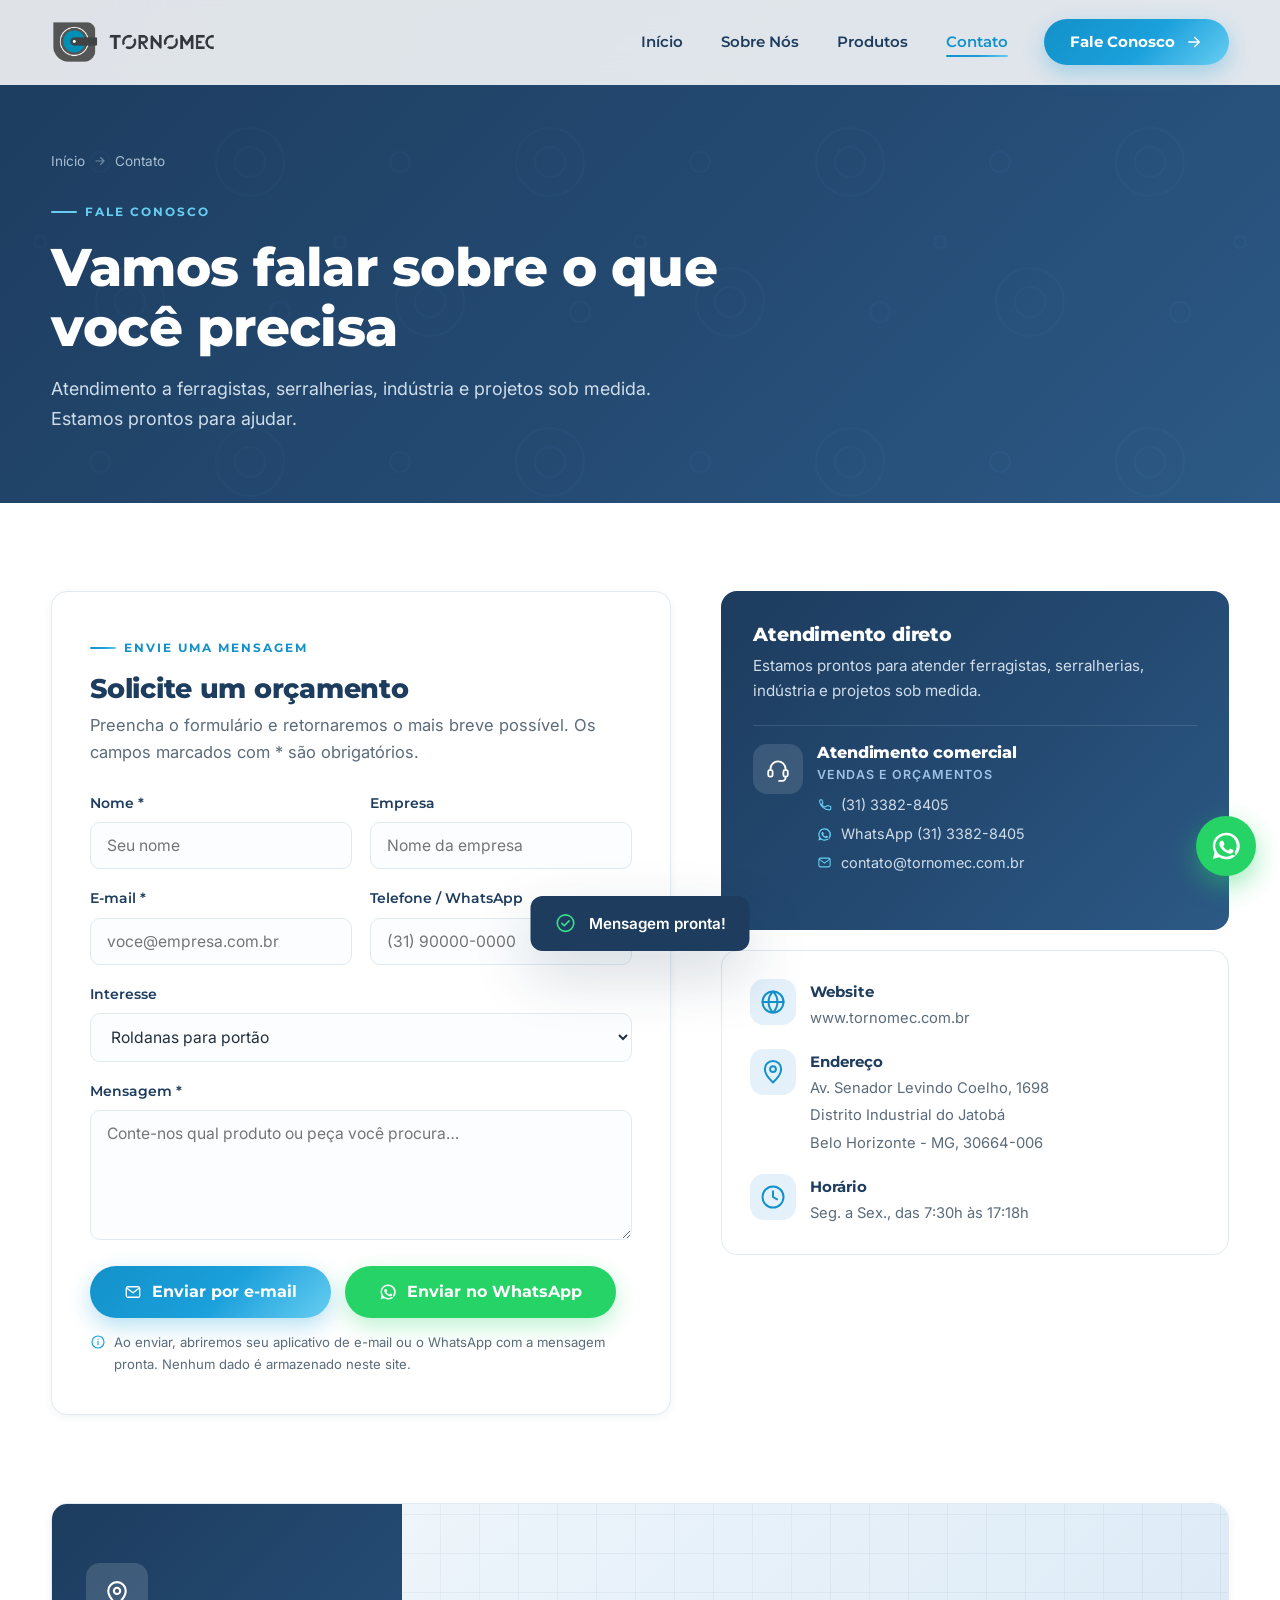
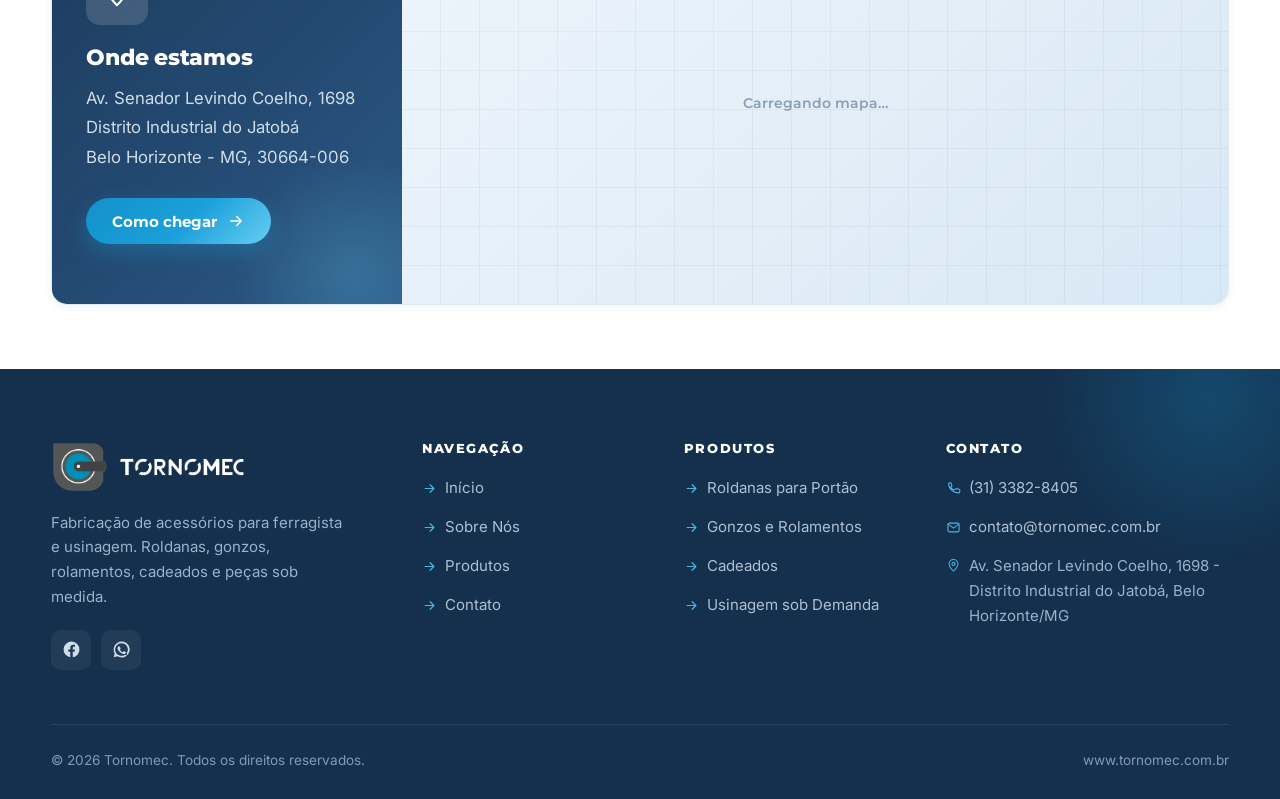
==== commit 963842ae: "Add files via upload" ====
--- a/contato.html
+++ b/contato.html
@@ -3,7 +3,7 @@
 <head>
 <meta charset="UTF-8">
 <meta name="viewport" content="width=device-width, initial-scale=1.0">
-<title>Contato | Tornomec — Acessórios para Ferragista e Usinagem</title>
+<title>Contato | Tornomec - Acessórios para Ferragista e Usinagem</title>
 <meta name="description" content="Fale com a Tornomec em Belo Horizonte/MG. Telefone (31) 3382-8405, WhatsApp, e-mail e mapa de localização. Atendimento a ferragistas, serralherias e indústria.">
 <meta name="theme-color" content="#1d3c5e">
 <link rel="icon" type="image/png" href="assets/img/favicon.png">
@@ -63,8 +63,8 @@
 <header class="header">
   <div class="container">
     <nav class="nav">
-      <a href="index.html" class="brand" aria-label="Tornomec — início">
-        <img src="assets/img/logo.png" alt="Tornomec — Acessórios para Ferragista e Usinagem">
+      <a href="index.html" class="brand" aria-label="Tornomec - início">
+        <img src="assets/img/logo.png" alt="Tornomec - Acessórios para Ferragista e Usinagem">
       </a>
       <ul class="nav-menu">
         <li><a href="index.html" class="nav-link">Início</a></li>
@@ -149,7 +149,7 @@
 
         <div class="contact-meta reveal" data-delay="2">
           <div class="row"><div class="icon-box"><svg><use href="#i-globe"/></svg></div><div><strong>Website</strong><span>www.tornomec.com.br</span></div></div>
-          <div class="row"><div class="icon-box"><svg><use href="#i-pin"/></svg></div><div><strong>Endereço</strong><span>Av. Senador Levindo Coelho, 1698<br>Distrito Industrial do Jatobá<br>Belo Horizonte — MG, 30664-006</span></div></div>
+          <div class="row"><div class="icon-box"><svg><use href="#i-pin"/></svg></div><div><strong>Endereço</strong><span>Av. Senador Levindo Coelho, 1698<br>Distrito Industrial do Jatobá<br>Belo Horizonte - MG, 30664-006</span></div></div>
           <div class="row"><div class="icon-box"><svg><use href="#i-clock"/></svg></div><div><strong>Horário</strong><span>Seg. a Sex., das 7:30h às 17:18h</span></div></div>
         </div>
       </div>
@@ -164,18 +164,18 @@
       <div class="map-block__info">
         <div class="icon-box"><svg><use href="#i-pin"/></svg></div>
         <h3>Onde estamos</h3>
-        <p>Av. Senador Levindo Coelho, 1698<br>Distrito Industrial do Jatobá<br>Belo Horizonte — MG, 30664-006</p>
+        <p>Av. Senador Levindo Coelho, 1698<br>Distrito Industrial do Jatobá<br>Belo Horizonte - MG, 30664-006</p>
         <a class="btn btn--primary" href="https://www.google.com/maps/dir/?api=1&destination=Av.%20Senador%20Levindo%20Coelho%2C%201698%2C%20Distrito%20Industrial%20do%20Jatob%C3%A1%2C%20Belo%20Horizonte%20-%20MG%2C%2030664-006" target="_blank" rel="noopener">Como chegar <svg><use href="#i-arrow"/></svg></a>
       </div>
       <div class="map-block__map">
         <!--
-          MAPA — GOOGLE MAPS
+          MAPA - GOOGLE MAPS
           Endereço: Av. Senador Levindo Coelho, 1698, Distrito Industrial do Jatobá, Belo Horizonte - MG, 30664-006
           Abaixo usamos o embed gratuito do Google Maps (não exige chave de API).
           Para usar a Google Maps Embed API oficial (com a sua própria chave), troque o src por:
           https://www.google.com/maps/embed/v1/place?key=SUA_CHAVE_API&q=Av.%20Senador%20Levindo%20Coelho%2C%201698%2C%20Distrito%20Industrial%20do%20Jatob%C3%A1%2C%20Belo%20Horizonte%20-%20MG%2C%2030664-006&zoom=16&language=pt-BR
         -->
-        <iframe title="Mapa — Av. Senador Levindo Coelho, 1698, Distrito Industrial do Jatobá, Belo Horizonte - MG, 30664-006"
+        <iframe title="Mapa - Av. Senador Levindo Coelho, 1698, Distrito Industrial do Jatobá, Belo Horizonte - MG, 30664-006"
           src="https://maps.google.com/maps?q=Av.%20Senador%20Levindo%20Coelho%2C%201698%2C%20Distrito%20Industrial%20do%20Jatob%C3%A1%2C%20Belo%20Horizonte%20-%20MG%2C%2030664-006&t=&z=16&hl=pt-BR&ie=UTF8&iwloc=B&output=embed"
           loading="lazy" referrerpolicy="no-referrer-when-downgrade" allowfullscreen></iframe>
       </div>
@@ -221,7 +221,7 @@
         <ul>
           <li><a href="tel:+553133828405"><svg><use href="#i-phone"/></svg> (31) 3382-8405</a></li>
           <li><a href="mailto:contato@tornomec.com.br"><svg><use href="#i-mail"/></svg> contato@tornomec.com.br</a></li>
-          <li class="static"><svg><use href="#i-pin"/></svg> Av. Senador Levindo Coelho, 1698 — Distrito Industrial do Jatobá, Belo Horizonte/MG</li>
+          <li class="static"><svg><use href="#i-pin"/></svg> Av. Senador Levindo Coelho, 1698 - Distrito Industrial do Jatobá, Belo Horizonte/MG</li>
         </ul>
       </div>
     </div>
--- a/assets/css/style.css
+++ b/assets/css/style.css
@@ -1,500 +1,505 @@
-/* =========================================================
-   TORNOMEC — Acessórios para Ferragista e Usinagem
-   Folha de estilo principal
-   ========================================================= */
-
-/* ---------- Tokens ---------- */
-:root{
-  --navy-900:#14304d;
-  --navy-800:#1d3c5e;
-  --navy-700:#244a72;
-  --navy-600:#2c5985;
-  --blue-700:#0b7cae;
-  --blue-600:#1391c9;
-  --blue-500:#1ba0db;
-  --blue-400:#46b6e6;
-  --cyan:#67cef2;
-  --steel:#8aa0b4;
-  --gray:#58595b;
-  --ink:#22303c;
-  --muted:#5b6b7a;
-  --line:#e2eaf1;
-  --bg:#ffffff;
-  --bg-alt:#eef5fb;
-  --bg-soft:#e4f0fa;
-  --white:#ffffff;
-
-  --grad-blue:linear-gradient(135deg,#1391c9 0%,#1ba0db 55%,#67cef2 100%);
-  --grad-navy:linear-gradient(135deg,#1d3c5e 0%,#244a72 55%,#2c5985 100%);
-
-  --shadow-sm:0 2px 8px rgba(20,48,77,.06);
-  --shadow:0 10px 30px rgba(20,48,77,.10);
-  --shadow-lg:0 24px 60px rgba(20,48,77,.18);
-
-  --radius:16px;
-  --radius-sm:10px;
-  --container:1200px;
-
-  --font-head:'Montserrat',system-ui,sans-serif;
-  --font-body:'Inter',system-ui,-apple-system,sans-serif;
-
-  --ease:cubic-bezier(.22,.61,.36,1);
-}
-
-/* ---------- Reset ---------- */
-*,*::before,*::after{box-sizing:border-box;margin:0;padding:0}
-html{scroll-behavior:smooth;-webkit-text-size-adjust:100%}
-body{
-  font-family:var(--font-body);
-  color:var(--ink);
-  background:var(--bg);
-  line-height:1.65;
-  font-size:16.5px;
-  overflow-x:hidden;
-}
-img{max-width:100%;display:block}
-a{color:inherit;text-decoration:none}
-ul{list-style:none}
-button{font-family:inherit;cursor:pointer;border:none;background:none}
-h1,h2,h3,h4{font-family:var(--font-head);line-height:1.15;color:var(--navy-800);font-weight:800;letter-spacing:-.01em}
-
-/* ---------- Layout helpers ---------- */
-.container{width:min(var(--container),92%);margin-inline:auto}
-.section{padding:88px 0}
-.section--tight{padding:64px 0}
-.bg-alt{background:var(--bg-alt)}
-.bg-soft{background:var(--bg-soft)}
-.text-center{text-align:center}
-
-.eyebrow{
-  display:inline-flex;align-items:center;gap:8px;
-  font-family:var(--font-head);font-weight:700;font-size:.78rem;
-  letter-spacing:.16em;text-transform:uppercase;color:var(--blue-600);
-  margin-bottom:14px;
-}
-.eyebrow::before{content:"";width:26px;height:2px;background:var(--grad-blue);border-radius:2px}
-.eyebrow--center{justify-content:center}
-.eyebrow--center::after{content:"";width:26px;height:2px;background:var(--grad-blue);border-radius:2px}
-
-.section-title{font-size:clamp(1.8rem,3.4vw,2.7rem);margin-bottom:16px}
-.section-intro{color:var(--muted);max-width:680px;font-size:1.05rem}
-.section-head{margin-bottom:48px}
-.section-head.center{text-align:center}
-.section-head.center .section-intro{margin-inline:auto}
-
-.lead{font-size:1.12rem;color:var(--muted)}
-
-/* ---------- Buttons ---------- */
-.btn{
-  display:inline-flex;align-items:center;gap:10px;
-  font-family:var(--font-head);font-weight:700;font-size:.95rem;
-  padding:14px 26px;border-radius:999px;transition:.25s var(--ease);
-  white-space:nowrap;line-height:1;
-}
-.btn svg{width:18px;height:18px}
-.btn--primary{background:var(--grad-blue);color:#fff;box-shadow:0 8px 22px rgba(27,160,219,.32)}
-.btn--primary:hover{transform:translateY(-2px);box-shadow:0 14px 30px rgba(27,160,219,.42)}
-.btn--ghost{background:rgba(255,255,255,.08);color:#fff;border:1.5px solid rgba(255,255,255,.4)}
-.btn--ghost:hover{background:rgba(255,255,255,.16);border-color:#fff}
-.btn--outline{background:#fff;color:var(--blue-700);border:1.5px solid var(--line)}
-.btn--outline:hover{border-color:var(--blue-500);color:var(--blue-600);transform:translateY(-2px)}
-.btn--wa{background:#25d366;color:#fff;box-shadow:0 8px 22px rgba(37,211,102,.3)}
-.btn--wa:hover{transform:translateY(-2px);box-shadow:0 14px 30px rgba(37,211,102,.4)}
-.btn--lg{padding:17px 34px;font-size:1rem}
-
-/* ---------- Header ---------- */
-.header{
-  position:fixed;top:0;left:0;right:0;z-index:1000;
-  background:rgba(255,255,255,.86);backdrop-filter:blur(14px);
-  border-bottom:1px solid transparent;transition:.3s var(--ease);
-}
-.header.scrolled{box-shadow:var(--shadow-sm);border-bottom-color:var(--line);background:rgba(255,255,255,.95)}
-.nav{display:flex;align-items:center;justify-content:space-between;height:84px;transition:.3s var(--ease)}
-.header.scrolled .nav{height:70px}
-.brand{display:flex;align-items:center;gap:12px;position:relative;z-index:1002}
-.brand img{height:44px;width:auto;transition:.3s var(--ease)}
-.header.scrolled .brand img{height:38px}
-
-.nav-menu{display:flex;align-items:center;gap:6px}
-.nav-link{
-  font-family:var(--font-head);font-weight:600;font-size:.95rem;color:var(--navy-800);
-  padding:10px 16px;border-radius:8px;position:relative;transition:.2s;
-}
-.nav-link:hover{color:var(--blue-600);background:var(--bg-alt)}
-.nav-link.active{color:var(--blue-600)}
-.nav-link.active::after{
-  content:"";position:absolute;left:16px;right:16px;bottom:4px;height:2px;
-  background:var(--grad-blue);border-radius:2px;
-}
-.nav-cta{margin-left:14px}
-
-.nav-toggle{display:none;width:46px;height:46px;border-radius:10px;flex-direction:column;
-  justify-content:center;align-items:center;gap:5px;position:relative;z-index:1002}
-.nav-toggle span{width:24px;height:2.5px;background:var(--navy-800);border-radius:2px;transition:.3s var(--ease)}
-.nav-toggle.open span:nth-child(1){transform:translateY(7.5px) rotate(45deg)}
-.nav-toggle.open span:nth-child(2){opacity:0}
-.nav-toggle.open span:nth-child(3){transform:translateY(-7.5px) rotate(-45deg)}
-
-/* ---------- Hero ---------- */
-.hero{position:relative;min-height:92vh;display:flex;align-items:center;
-  color:#fff;overflow:hidden;padding-top:84px}
-.hero__bg{position:absolute;inset:0;z-index:-2}
-.hero__bg img{width:100%;height:100%;object-fit:cover;object-position:center}
-.hero__overlay{position:absolute;inset:0;z-index:-1;
-  background:linear-gradient(110deg,rgba(17,38,60,.95) 0%,rgba(21,49,78,.86) 42%,rgba(29,60,94,.55) 75%,rgba(44,89,133,.32) 100%)}
-.hero__inner{max-width:690px;padding:60px 0}
-.hero .pill{display:inline-flex;align-items:center;gap:9px;background:rgba(255,255,255,.1);
-  border:1px solid rgba(255,255,255,.22);padding:8px 16px;border-radius:999px;
-  font-size:.82rem;font-weight:600;letter-spacing:.04em;margin-bottom:26px;color:#dbeefb}
-.hero .pill .dot{width:8px;height:8px;border-radius:50%;background:var(--cyan);box-shadow:0 0 0 4px rgba(103,206,242,.25)}
-.hero h1{color:#fff;font-size:clamp(2.3rem,5.4vw,4rem);line-height:1.07;margin-bottom:22px}
-.hero h1 .grad{background:var(--grad-blue);-webkit-background-clip:text;background-clip:text;-webkit-text-fill-color:transparent}
-.hero p{font-size:1.18rem;color:#cfddea;max-width:560px;margin-bottom:34px}
-.hero__actions{display:flex;flex-wrap:wrap;gap:14px}
-.hero__stats{display:flex;gap:38px;margin-top:54px;flex-wrap:wrap}
-.hero__stats .stat strong{display:block;font-family:var(--font-head);font-size:2.1rem;font-weight:800;color:#fff;line-height:1}
-.hero__stats .stat span{font-size:.85rem;color:#a6bdd4;letter-spacing:.02em}
-.hero__scroll{position:absolute;bottom:26px;left:50%;transform:translateX(-50%);
-  color:#a6bdd4;font-size:.75rem;letter-spacing:.2em;text-transform:uppercase;
-  display:flex;flex-direction:column;align-items:center;gap:8px;animation:bob 2.4s ease-in-out infinite}
-.hero__scroll svg{width:20px;height:20px}
-@keyframes bob{0%,100%{transform:translate(-50%,0)}50%{transform:translate(-50%,8px)}}
-
-/* ---------- Trust strip ---------- */
-.trust{background:var(--navy-800);padding:22px 0}
-.trust__row{display:flex;align-items:center;justify-content:space-between;gap:30px;flex-wrap:wrap}
-.trust__item{display:flex;align-items:center;gap:12px;color:#cfddea;font-size:.95rem}
-.trust__item svg{width:26px;height:26px;color:var(--cyan);flex-shrink:0}
-.trust__item strong{color:#fff;font-family:var(--font-head)}
-
-/* ---------- Generic grid ---------- */
-.grid{display:grid;gap:26px}
-.grid-2{grid-template-columns:repeat(2,1fr)}
-.grid-3{grid-template-columns:repeat(3,1fr)}
-.grid-4{grid-template-columns:repeat(4,1fr)}
-
-/* ---------- Cards ---------- */
-.card{background:#fff;border:1px solid var(--line);border-radius:var(--radius);
-  padding:32px;transition:.3s var(--ease);height:100%}
-.card:hover{transform:translateY(-6px);box-shadow:var(--shadow);border-color:#cfe2f3}
-.icon-box{width:58px;height:58px;border-radius:14px;display:grid;place-items:center;
-  background:var(--bg-soft);color:var(--blue-600);margin-bottom:20px;transition:.3s var(--ease)}
-.icon-box svg{width:28px;height:28px}
-.card:hover .icon-box{background:var(--grad-blue);color:#fff;transform:rotate(-6deg)}
-.card h3{font-size:1.18rem;margin-bottom:10px}
-.card p{color:var(--muted);font-size:.97rem}
-
-/* numbered value cards */
-.value-card{position:relative;overflow:hidden}
-.value-card .num{font-family:var(--font-head);font-weight:800;font-size:3.4rem;
-  line-height:1;color:var(--bg-soft);position:absolute;top:14px;right:20px;transition:.3s var(--ease)}
-.value-card:hover .num{color:#d8ebfa}
-.value-card h3{position:relative}
-
-/* feature/differential card with top accent */
-.feat{position:relative;padding-top:36px}
-.feat::before{content:"";position:absolute;top:0;left:32px;width:48px;height:4px;
-  background:var(--grad-blue);border-radius:0 0 4px 4px}
-
-/* ---------- About / split ---------- */
-.split{display:grid;grid-template-columns:1.05fr .95fr;gap:60px;align-items:center}
-.split--rev .split__media{order:-1}
-.split__media{position:relative}
-.split__media img{border-radius:var(--radius);box-shadow:var(--shadow)}
-.split__media .badge{position:absolute;background:#fff;border-radius:14px;box-shadow:var(--shadow);
-  padding:18px 22px;display:flex;align-items:center;gap:14px}
-.split__media .badge.b1{bottom:-26px;left:-26px}
-.split__media .badge svg{width:30px;height:30px;color:var(--blue-600)}
-.split__media .badge strong{display:block;font-family:var(--font-head);font-size:1.3rem;color:var(--navy-800)}
-.split__media .badge span{font-size:.82rem;color:var(--muted)}
-.split__body h2{margin-bottom:20px}
-.split__body p{color:var(--muted);margin-bottom:16px}
-.checklist{margin-top:22px;display:grid;gap:13px}
-.checklist li{display:flex;align-items:flex-start;gap:12px;color:var(--ink);font-weight:500}
-.checklist li svg{width:22px;height:22px;color:var(--blue-500);flex-shrink:0;margin-top:2px}
-
-/* ---------- MVP cards (missão/visão/propósito) ---------- */
-.mvp{display:grid;grid-template-columns:repeat(3,1fr);gap:26px}
-.mvp__card{background:#fff;border-radius:var(--radius);padding:36px 32px;border:1px solid var(--line);
-  position:relative;overflow:hidden;transition:.3s var(--ease)}
-.mvp__card::after{content:"";position:absolute;inset:0;background:var(--grad-navy);opacity:0;transition:.35s var(--ease);z-index:0}
-.mvp__card>*{position:relative;z-index:1}
-.mvp__card:hover{transform:translateY(-6px);box-shadow:var(--shadow-lg)}
-.mvp__card:hover::after{opacity:1}
-.mvp__card:hover h3,.mvp__card:hover p{color:#fff}
-.mvp__card:hover .icon-box{background:rgba(255,255,255,.16);color:#fff}
-.mvp__card .icon-box{margin-bottom:22px}
-.mvp__card h3{font-size:1.35rem;margin-bottom:14px;transition:.35s}
-.mvp__card p{color:var(--muted);transition:.35s;font-size:1rem}
-
-/* ---------- Audience ---------- */
-.aud{display:grid;grid-template-columns:repeat(2,1fr);gap:26px}
-.aud__card{display:flex;gap:22px;background:#fff;border:1px solid var(--line);border-radius:var(--radius);
-  padding:30px;transition:.3s var(--ease)}
-.aud__card:hover{box-shadow:var(--shadow);transform:translateY(-4px);border-color:#cfe2f3}
-.aud__icon{width:60px;height:60px;border-radius:14px;flex-shrink:0;display:grid;place-items:center;
-  background:var(--grad-navy);color:#fff}
-.aud__icon svg{width:30px;height:30px}
-.aud__card h3{font-size:1.16rem;margin-bottom:8px}
-.aud__card p{color:var(--muted);font-size:.95rem}
-
-/* ---------- Products: services ---------- */
-.svc{display:grid;grid-template-columns:repeat(4,1fr);gap:24px}
-
-/* category grid ---------- */
-.cat-toolbar{display:flex;justify-content:center;margin-bottom:36px}
-.cat-search{position:relative;width:min(440px,100%)}
-.cat-search input{width:100%;padding:14px 18px 14px 48px;border:1.5px solid var(--line);
-  border-radius:999px;font-size:1rem;font-family:var(--font-body);background:#fff;transition:.2s}
-.cat-search input:focus{outline:none;border-color:var(--blue-500);box-shadow:0 0 0 4px rgba(27,160,219,.12)}
-.cat-search svg{position:absolute;left:18px;top:50%;transform:translateY(-50%);width:20px;height:20px;color:var(--steel)}
-
-.cat-grid{display:grid;grid-template-columns:repeat(3,1fr);gap:22px}
-.cat-card{background:#fff;border:1px solid var(--line);border-radius:var(--radius);padding:26px;
-  transition:.3s var(--ease);display:flex;gap:18px;align-items:flex-start}
-.cat-card:hover{transform:translateY(-5px);box-shadow:var(--shadow);border-color:#cfe2f3}
-.cat-card .icon-box{width:52px;height:52px;margin:0;flex-shrink:0}
-.cat-card h3{font-size:1.05rem;margin-bottom:6px;line-height:1.25}
-.cat-card p{font-size:.9rem;color:var(--muted);line-height:1.5}
-.cat-empty{grid-column:1/-1;text-align:center;color:var(--muted);padding:40px;display:none}
-
-/* gallery ---------- */
-.gallery{display:grid;grid-template-columns:repeat(4,1fr);gap:20px}
-.gal-item{background:#fff;border:1px solid var(--line);border-radius:var(--radius);overflow:hidden;
-  transition:.3s var(--ease);cursor:pointer;position:relative}
-.gal-item:hover{transform:translateY(-5px);box-shadow:var(--shadow);border-color:#cfe2f3}
-.gal-item__img{aspect-ratio:1/1;background:#fff;display:grid;place-items:center;padding:14px}
-.gal-item__img img{width:100%;height:100%;object-fit:contain;mix-blend-mode:multiply}
-.gal-item__cap{padding:12px 16px 16px;border-top:1px solid var(--line)}
-.gal-item__cap strong{display:block;font-family:var(--font-head);font-size:.86rem;color:var(--navy-800);font-weight:700}
-.gal-item:hover .gal-item__img{background:var(--bg-alt)}
-
-/* lightbox */
-.lightbox{position:fixed;inset:0;z-index:2000;background:rgba(13,30,49,.92);
-  display:none;align-items:center;justify-content:center;padding:30px;backdrop-filter:blur(4px)}
-.lightbox.open{display:flex}
-.lightbox img{max-width:min(640px,90vw);max-height:80vh;background:#fff;border-radius:12px;padding:20px}
-.lightbox__cap{position:absolute;bottom:34px;left:0;right:0;text-align:center;color:#cfddea;font-size:.95rem}
-.lightbox__close{position:absolute;top:24px;right:30px;width:46px;height:46px;border-radius:50%;
-  background:rgba(255,255,255,.12);color:#fff;display:grid;place-items:center;font-size:1.4rem;transition:.2s}
-.lightbox__close:hover{background:rgba(255,255,255,.25);transform:rotate(90deg)}
-
-/* ---------- Flipbook (catálogo) ---------- */
-.flipbook-wrap{display:flex;flex-direction:column;align-items:center;gap:18px}
-.flipbook-stage{position:relative;width:100%;max-width:1320px;margin:0 auto;display:flex;justify-content:center}
-.flipbook{width:100%;height:460px;overflow:hidden;opacity:0;transition:opacity .45s var(--ease)}
-.flipbook.ready{opacity:1;height:auto;overflow:visible;cursor:grab}
-.flipbook .page{background:#fff;overflow:hidden}
-.flipbook .page img{width:100%;height:100%;display:block;object-fit:cover;-webkit-user-drag:none;user-select:none}
-.flip-loading{position:absolute;inset:0;display:flex;align-items:center;justify-content:center;
-  color:var(--steel);font-family:var(--font-head);font-weight:600;font-size:.95rem;pointer-events:none}
-.flipbook.flip-fallback{display:flex;flex-direction:column;align-items:center;gap:14px;max-width:820px;height:auto;opacity:1;overflow:visible;cursor:auto}
-.flipbook.flip-fallback .page{width:100%;border:1px solid var(--line);border-radius:8px;overflow:hidden;box-shadow:var(--shadow-sm)}
-.flipbook.flip-fallback .page img{height:auto}
-.flip-controls{display:flex;align-items:center;gap:16px;flex-wrap:wrap;justify-content:center}
-.flip-controls button{display:inline-flex;align-items:center;gap:8px;font-family:var(--font-head);font-weight:700;
-  font-size:.92rem;color:#fff;background:var(--grad-blue);padding:11px 22px;border-radius:999px;
-  box-shadow:0 8px 20px rgba(27,160,219,.3);transition:.2s var(--ease)}
-.flip-controls button:hover{transform:translateY(-2px);box-shadow:0 12px 26px rgba(27,160,219,.42)}
-.flip-controls button:active{transform:translateY(0)}
-.flip-controls button svg{width:18px;height:18px}
-.flip-count{font-family:var(--font-head);font-weight:700;color:var(--navy-800);min-width:66px;text-align:center}
-@media(min-width:760px){.flipbook{height:880px}}
-
-/* ---------- CTA band ---------- */
-.cta-band{position:relative;overflow:hidden;background:var(--grad-navy);color:#fff;border-radius:24px;
-  padding:64px;text-align:center}
-.cta-band::before,.cta-band::after{content:"";position:absolute;border-radius:50%;filter:blur(10px);opacity:.5}
-.cta-band::before{width:280px;height:280px;background:radial-gradient(circle,rgba(103,206,242,.35),transparent 70%);top:-120px;right:-60px}
-.cta-band::after{width:320px;height:320px;background:radial-gradient(circle,rgba(27,160,219,.3),transparent 70%);bottom:-160px;left:-80px}
-.cta-band>*{position:relative;z-index:1}
-.cta-band h2{color:#fff;font-size:clamp(1.7rem,3.2vw,2.5rem);margin-bottom:16px}
-.cta-band p{color:#cfddea;max-width:580px;margin:0 auto 30px;font-size:1.08rem}
-.cta-band .hero__actions{justify-content:center}
-
-/* slogan band */
-.slogan{background:var(--grad-navy);color:#fff;text-align:center;padding:70px 0;position:relative;overflow:hidden}
-.slogan__mark{position:absolute;font-size:18rem;font-family:var(--font-head);font-weight:800;
-  color:rgba(255,255,255,.04);top:50%;left:50%;transform:translate(-50%,-50%);white-space:nowrap;pointer-events:none}
-.slogan q{font-family:var(--font-head);font-weight:700;font-size:clamp(1.4rem,3vw,2.2rem);
-  line-height:1.35;max-width:900px;margin:0 auto;display:block;position:relative}
-.slogan q .hl{color:var(--cyan)}
-.slogan cite{display:block;margin-top:20px;color:#a6bdd4;font-style:normal;font-weight:600;letter-spacing:.04em}
-
-/* ---------- Page hero (interior) ---------- */
-.page-hero{position:relative;padding:150px 0 70px;color:#fff;overflow:hidden;background:var(--grad-navy)}
-.page-hero::after{content:"";position:absolute;inset:0;
-  background:url('../img/pattern.svg') center/300px;opacity:.5;mix-blend-mode:overlay}
-.page-hero__inner{position:relative;z-index:1;max-width:760px}
-.page-hero .eyebrow{color:var(--cyan)}
-.page-hero .eyebrow::before{background:var(--cyan)}
-.page-hero h1{color:#fff;font-size:clamp(2.1rem,4.6vw,3.3rem);margin-bottom:16px}
-.page-hero p{color:#cfddea;font-size:1.12rem;max-width:600px}
-.breadcrumb{display:flex;gap:8px;align-items:center;font-size:.85rem;color:#a6bdd4;margin-bottom:22px}
-.breadcrumb a:hover{color:#fff}
-.breadcrumb svg{width:14px;height:14px;opacity:.6}
-
-/* ---------- Contact ---------- */
-.contact-grid{display:grid;grid-template-columns:1.1fr .9fr;gap:50px;align-items:start}
-.form-card{background:#fff;border:1px solid var(--line);border-radius:var(--radius);padding:38px;box-shadow:var(--shadow-sm)}
-.form-row{display:grid;grid-template-columns:1fr 1fr;gap:18px}
-.field{margin-bottom:18px}
-.field label{display:block;font-weight:600;font-size:.88rem;margin-bottom:7px;color:var(--navy-800);font-family:var(--font-head)}
-.field input,.field select,.field textarea{
-  width:100%;padding:13px 16px;border:1.5px solid var(--line);border-radius:var(--radius-sm);
-  font-family:var(--font-body);font-size:.98rem;background:#fbfdff;transition:.2s;color:var(--ink)}
-.field textarea{resize:vertical;min-height:130px}
-.field input:focus,.field select:focus,.field textarea:focus{
-  outline:none;border-color:var(--blue-500);background:#fff;box-shadow:0 0 0 4px rgba(27,160,219,.1)}
-.form-note{font-size:.82rem;color:var(--muted);margin-top:14px;display:flex;gap:8px;align-items:flex-start}
-.form-note svg{width:16px;height:16px;color:var(--blue-500);flex-shrink:0;margin-top:2px}
-
-.contact-side{display:grid;gap:20px}
-.contact-info{background:var(--grad-navy);color:#fff;border-radius:var(--radius);padding:32px}
-.contact-info h3{color:#fff;font-size:1.2rem;margin-bottom:8px}
-.contact-info>p{color:#cfddea;font-size:.95rem;margin-bottom:22px}
-.person{display:flex;gap:14px;padding:18px 0;border-top:1px solid rgba(255,255,255,.12)}
-.person__av{width:50px;height:50px;border-radius:14px;background:rgba(255,255,255,.12);display:grid;place-items:center;
-  color:#fff;flex-shrink:0}
-.person__av svg{width:26px;height:26px}
-.person h4{color:#fff;font-size:1rem;margin-bottom:2px}
-.person .role{color:#9ec3e6;font-size:.78rem;text-transform:uppercase;letter-spacing:.08em;margin-bottom:8px;font-weight:600}
-.person a{display:flex;align-items:center;gap:9px;color:#cfddea;font-size:.9rem;margin-bottom:5px;transition:.2s}
-.person a:hover{color:var(--cyan)}
-.person a svg{width:15px;height:15px;flex-shrink:0;color:var(--cyan)}
-.person span.line{display:flex;align-items:center;gap:9px;color:#cfddea;font-size:.9rem;margin-bottom:5px}
-.person span.line svg{width:15px;height:15px;flex-shrink:0;color:var(--cyan)}
-
-.contact-meta{background:#fff;border:1px solid var(--line);border-radius:var(--radius);padding:28px;display:grid;gap:18px}
-.contact-meta .row{display:flex;gap:14px;align-items:flex-start}
-.contact-meta .icon-box{width:46px;height:46px;margin:0;flex-shrink:0}
-.contact-meta .row strong{display:block;font-family:var(--font-head);color:var(--navy-800);font-size:.95rem}
-.contact-meta .row span{color:var(--muted);font-size:.92rem}
-.map-block{display:grid;grid-template-columns:350px 1fr;border-radius:var(--radius);overflow:hidden;
-  border:1px solid var(--line);box-shadow:var(--shadow-sm)}
-.map-block__info{background:var(--grad-navy);color:#fff;padding:40px 34px;display:flex;flex-direction:column;
-  justify-content:center;position:relative;overflow:hidden}
-.map-block__info::after{content:"";position:absolute;bottom:-90px;right:-70px;width:240px;height:240px;border-radius:50%;
-  background:radial-gradient(circle,rgba(103,206,242,.22),transparent 70%);filter:blur(6px)}
-.map-block__info>*{position:relative;z-index:1}
-.map-block__info .icon-box{width:62px;height:62px;background:rgba(255,255,255,.14);color:#fff;margin-bottom:20px}
-.map-block__info .icon-box svg{width:30px;height:30px}
-.map-block__info h3{color:#fff;font-size:1.35rem;margin-bottom:14px}
-.map-block__info p{color:#cfddea;margin-bottom:26px;font-size:1.05rem;line-height:1.75}
-.map-block__info .btn{align-self:flex-start}
-.map-block__map{position:relative;min-height:400px;
-  background:
-    repeating-linear-gradient(0deg,transparent 0 38px,rgba(29,60,94,.05) 38px 39px),
-    repeating-linear-gradient(90deg,transparent 0 38px,rgba(29,60,94,.05) 38px 39px),
-    linear-gradient(135deg,#eef5fb,#d8e8f5)}
-.map-block__map::before{content:"Carregando mapa…";position:absolute;inset:0;display:flex;align-items:center;
-  justify-content:center;color:var(--steel);font-family:var(--font-head);font-weight:600;font-size:.9rem;z-index:0}
-.map-block__map iframe{position:absolute;inset:0;width:100%;height:100%;border:0;z-index:1}
-@media(max-width:780px){
-  .map-block{grid-template-columns:1fr}
-  .map-block__info{padding:34px 28px}
-  .map-block__map{min-height:330px}
-}
-
-/* toast */
-.toast{position:fixed;bottom:26px;left:50%;transform:translate(-50%,140%);z-index:3000;
-  background:var(--navy-800);color:#fff;padding:15px 24px;border-radius:12px;box-shadow:var(--shadow-lg);
-  display:flex;align-items:center;gap:12px;font-weight:600;font-size:.95rem;transition:.4s var(--ease);max-width:90%}
-.toast.show{transform:translate(-50%,0)}
-.toast svg{width:22px;height:22px;color:#36e08a;flex-shrink:0}
-
-/* ---------- Footer ---------- */
-.footer{background:var(--navy-900);color:#aebfd3;padding:72px 0 28px;position:relative;overflow:hidden}
-.footer::before{content:"";position:absolute;top:-140px;right:-100px;width:340px;height:340px;border-radius:50%;
-  background:radial-gradient(circle,rgba(27,160,219,.22),transparent 70%);filter:blur(8px)}
-.footer__grid{display:grid;grid-template-columns:1.5fr 1fr 1fr 1.3fr;gap:44px;position:relative;z-index:1}
-.footer__brand img{height:52px;margin-bottom:18px}
-.footer__brand p{font-size:.94rem;max-width:300px;color:#9ab0cb}
-.footer__brand .social{display:flex;gap:10px;margin-top:20px}
-.footer__brand .social a{width:40px;height:40px;border-radius:10px;background:rgba(255,255,255,.06);
-  display:grid;place-items:center;color:#cfddea;transition:.25s}
-.footer__brand .social a:hover{background:var(--grad-blue);color:#fff;transform:translateY(-3px)}
-.footer__brand .social svg{width:19px;height:19px}
-.footer__col h4{color:#fff;font-size:.82rem;text-transform:uppercase;letter-spacing:.12em;margin-bottom:20px;font-family:var(--font-head)}
-.footer__col ul{display:grid;gap:11px}
-.footer__col a{font-size:.94rem;color:#aebfd3;transition:.2s;display:inline-flex;align-items:center;gap:8px}
-.footer__col a:hover{color:var(--cyan);transform:translateX(3px)}
-.footer__col a svg{width:15px;height:15px;color:var(--blue-400);flex-shrink:0}
-.footer__col li.static{font-size:.94rem;color:#9ab0cb;display:flex;align-items:flex-start;gap:8px}
-.footer__col li.static svg{width:15px;height:15px;color:var(--blue-400);flex-shrink:0;margin-top:4px}
-.footer__bottom{border-top:1px solid rgba(255,255,255,.09);margin-top:54px;padding-top:24px;
-  display:flex;justify-content:space-between;gap:16px;flex-wrap:wrap;font-size:.85rem;color:#8298b6;position:relative;z-index:1}
-.footer__bottom a:hover{color:#cfddea}
-
-/* ---------- Floating WhatsApp ---------- */
-.wa-float{position:fixed;bottom:24px;right:24px;z-index:900;width:60px;height:60px;border-radius:50%;
-  background:#25d366;display:grid;place-items:center;box-shadow:0 10px 26px rgba(37,211,102,.45);
-  transition:.3s var(--ease);animation:pulse 2.6s infinite}
-.wa-float:hover{transform:scale(1.08)}
-.wa-float svg{width:32px;height:32px;color:#fff}
-@keyframes pulse{0%{box-shadow:0 10px 26px rgba(37,211,102,.45),0 0 0 0 rgba(37,211,102,.5)}
-  70%{box-shadow:0 10px 26px rgba(37,211,102,.45),0 0 0 16px rgba(37,211,102,0)}
-  100%{box-shadow:0 10px 26px rgba(37,211,102,.45),0 0 0 0 rgba(37,211,102,0)}}
-
-/* back to top */
-.to-top{position:fixed;bottom:96px;right:30px;z-index:900;width:46px;height:46px;border-radius:12px;
-  background:var(--navy-800);color:#fff;display:grid;place-items:center;opacity:0;pointer-events:none;
-  transform:translateY(12px);transition:.3s var(--ease);box-shadow:var(--shadow)}
-.to-top.show{opacity:1;pointer-events:auto;transform:translateY(0)}
-.to-top:hover{background:var(--blue-600)}
-.to-top svg{width:20px;height:20px}
-
-/* ---------- Reveal animations ---------- */
-.reveal{opacity:0;transform:translateY(30px);transition:.7s var(--ease)}
-.reveal.in{opacity:1;transform:none}
-.reveal[data-delay="1"]{transition-delay:.08s}
-.reveal[data-delay="2"]{transition-delay:.16s}
-.reveal[data-delay="3"]{transition-delay:.24s}
-.reveal[data-delay="4"]{transition-delay:.32s}
-@media (prefers-reduced-motion:reduce){.reveal{opacity:1;transform:none;transition:none}
-  .wa-float,.hero__scroll{animation:none}}
-
-/* ---------- Responsive ---------- */
-@media (max-width:1080px){
-  .footer__grid{grid-template-columns:1fr 1fr}
-  .cat-grid{grid-template-columns:repeat(2,1fr)}
-  .gallery{grid-template-columns:repeat(3,1fr)}
-  .svc{grid-template-columns:repeat(2,1fr)}
-}
-@media (max-width:900px){
-  .section{padding:66px 0}
-  .nav-menu{position:fixed;inset:0 0 0 auto;width:min(320px,82%);background:#fff;flex-direction:column;
-    justify-content:flex-start;align-items:stretch;gap:4px;padding:104px 24px 40px;
-    transform:translateX(105%);transition:.35s var(--ease);box-shadow:var(--shadow-lg);overflow-y:auto}
-  .nav-menu.open{transform:translateX(0)}
-  .nav-link{padding:14px 16px;font-size:1.05rem;border-radius:10px}
-  .nav-link.active::after{display:none}
-  .nav-link.active{background:var(--bg-alt)}
-  .nav-cta{margin:14px 0 0}
-  .nav-cta .btn{width:100%;justify-content:center}
-  .nav-toggle{display:flex}
-  .header{backdrop-filter:none}
-  .nav-backdrop{position:fixed;inset:0;background:rgba(13,30,49,.5);z-index:990;opacity:0;pointer-events:none;transition:.3s}
-  .nav-backdrop.show{opacity:1;pointer-events:auto}
-  .grid-3,.grid-4,.mvp,.svc{grid-template-columns:1fr 1fr}
-  .split{grid-template-columns:1fr;gap:40px}
-  .split--rev .split__media{order:0}
-  .split__media .badge.b1{left:0}
-  .contact-grid{grid-template-columns:1fr;gap:34px}
-  .aud{grid-template-columns:1fr}
-  .cta-band{padding:48px 28px}
-}
-@media (max-width:620px){
-  body{font-size:16px}
-  .grid-2,.grid-3,.grid-4,.mvp,.svc,.cat-grid,.gallery{grid-template-columns:1fr}
-  .gallery{grid-template-columns:1fr 1fr}
-  .form-row{grid-template-columns:1fr}
-  .hero__stats{gap:24px}
-  .hero__stats .stat strong{font-size:1.7rem}
-  .trust__row{justify-content:center;text-align:center}
-  .footer__grid{grid-template-columns:1fr;gap:34px}
-  .footer__bottom{justify-content:center;text-align:center}
-  .card,.form-card,.contact-info{padding:26px}
-  .cta-band{padding:40px 22px}
-  .section-head{margin-bottom:34px}
-}
+/* =========================================================
+   TORNOMEC - Acessórios para Ferragista e Usinagem
+   Folha de estilo principal
+   ========================================================= */
+
+/* ---------- Tokens ---------- */
+:root{
+  --navy-900:#14304d;
+  --navy-800:#1d3c5e;
+  --navy-700:#244a72;
+  --navy-600:#2c5985;
+  --blue-700:#0b7cae;
+  --blue-600:#1391c9;
+  --blue-500:#1ba0db;
+  --blue-400:#46b6e6;
+  --cyan:#67cef2;
+  --steel:#8aa0b4;
+  --gray:#58595b;
+  --ink:#22303c;
+  --muted:#5b6b7a;
+  --line:#e2eaf1;
+  --bg:#ffffff;
+  --bg-alt:#eef5fb;
+  --bg-soft:#e4f0fa;
+  --white:#ffffff;
+
+  --grad-blue:linear-gradient(135deg,#1391c9 0%,#1ba0db 55%,#67cef2 100%);
+  --grad-navy:linear-gradient(135deg,#1d3c5e 0%,#244a72 55%,#2c5985 100%);
+
+  --shadow-sm:0 2px 8px rgba(20,48,77,.06);
+  --shadow:0 10px 30px rgba(20,48,77,.10);
+  --shadow-lg:0 24px 60px rgba(20,48,77,.18);
+
+  --radius:16px;
+  --radius-sm:10px;
+  --container:1200px;
+
+  --font-head:'Montserrat',system-ui,sans-serif;
+  --font-body:'Inter',system-ui,-apple-system,sans-serif;
+
+  --ease:cubic-bezier(.22,.61,.36,1);
+}
+
+/* ---------- Reset ---------- */
+*,*::before,*::after{box-sizing:border-box;margin:0;padding:0}
+html{scroll-behavior:smooth;-webkit-text-size-adjust:100%}
+body{
+  font-family:var(--font-body);
+  color:var(--ink);
+  background:var(--bg);
+  line-height:1.65;
+  font-size:16.5px;
+  overflow-x:hidden;
+}
+img{max-width:100%;display:block}
+a{color:inherit;text-decoration:none}
+ul{list-style:none}
+button{font-family:inherit;cursor:pointer;border:none;background:none}
+h1,h2,h3,h4{font-family:var(--font-head);line-height:1.15;color:var(--navy-800);font-weight:800;letter-spacing:-.01em}
+
+/* ---------- Layout helpers ---------- */
+.container{width:min(var(--container),92%);margin-inline:auto}
+.section{padding:88px 0}
+.section--tight{padding:64px 0}
+.bg-alt{background:var(--bg-alt)}
+.bg-soft{background:var(--bg-soft)}
+.text-center{text-align:center}
+
+.eyebrow{
+  display:inline-flex;align-items:center;gap:8px;
+  font-family:var(--font-head);font-weight:700;font-size:.78rem;
+  letter-spacing:.16em;text-transform:uppercase;color:var(--blue-600);
+  margin-bottom:14px;
+}
+.eyebrow::before{content:"";width:26px;height:2px;background:var(--grad-blue);border-radius:2px}
+.eyebrow--center{justify-content:center}
+.eyebrow--center::after{content:"";width:26px;height:2px;background:var(--grad-blue);border-radius:2px}
+
+.section-title{font-size:clamp(1.8rem,3.4vw,2.7rem);margin-bottom:16px}
+.section-intro{color:var(--muted);max-width:680px;font-size:1.05rem}
+.section-head{margin-bottom:48px}
+.section-head.center{text-align:center}
+.section-head.center .section-intro{margin-inline:auto}
+
+.lead{font-size:1.12rem;color:var(--muted)}
+
+/* ---------- Buttons ---------- */
+.btn{
+  display:inline-flex;align-items:center;gap:10px;
+  font-family:var(--font-head);font-weight:700;font-size:.95rem;
+  padding:14px 26px;border-radius:999px;transition:.25s var(--ease);
+  white-space:nowrap;line-height:1;
+}
+.btn svg{width:18px;height:18px}
+.btn--primary{background:var(--grad-blue);color:#fff;box-shadow:0 8px 22px rgba(27,160,219,.32)}
+.btn--primary:hover{transform:translateY(-2px);box-shadow:0 14px 30px rgba(27,160,219,.42)}
+.btn--ghost{background:rgba(255,255,255,.08);color:#fff;border:1.5px solid rgba(255,255,255,.4)}
+.btn--ghost:hover{background:rgba(255,255,255,.16);border-color:#fff}
+.btn--outline{background:#fff;color:var(--blue-700);border:1.5px solid var(--line)}
+.btn--outline:hover{border-color:var(--blue-500);color:var(--blue-600);transform:translateY(-2px)}
+.btn--wa{background:#25d366;color:#fff;box-shadow:0 8px 22px rgba(37,211,102,.3)}
+.btn--wa:hover{transform:translateY(-2px);box-shadow:0 14px 30px rgba(37,211,102,.4)}
+.btn--lg{padding:17px 34px;font-size:1rem}
+
+/* ---------- Header ---------- */
+.header{
+  position:fixed;top:0;left:0;right:0;z-index:1000;
+  background:rgba(255,255,255,.86);backdrop-filter:blur(14px);
+  border-bottom:1px solid transparent;transition:.3s var(--ease);
+}
+.header.scrolled{box-shadow:var(--shadow-sm);border-bottom-color:var(--line);background:rgba(255,255,255,.95)}
+.nav{display:flex;align-items:center;justify-content:space-between;height:84px;transition:.3s var(--ease)}
+.header.scrolled .nav{height:70px}
+.brand{display:flex;align-items:center;gap:12px;position:relative;z-index:1002}
+.brand img{height:44px;width:auto;transition:.3s var(--ease)}
+.header.scrolled .brand img{height:38px}
+
+.nav-menu{display:flex;align-items:center;gap:6px}
+.nav-link{
+  font-family:var(--font-head);font-weight:600;font-size:.95rem;color:var(--navy-800);
+  padding:10px 16px;border-radius:8px;position:relative;transition:.2s;
+}
+.nav-link:hover{color:var(--blue-600);background:var(--bg-alt)}
+.nav-link.active{color:var(--blue-600)}
+.nav-link.active::after{
+  content:"";position:absolute;left:16px;right:16px;bottom:4px;height:2px;
+  background:var(--grad-blue);border-radius:2px;
+}
+.nav-cta{margin-left:14px}
+
+.nav-toggle{display:none;width:46px;height:46px;border-radius:10px;flex-direction:column;
+  justify-content:center;align-items:center;gap:5px;position:relative;z-index:1002}
+.nav-toggle span{width:24px;height:2.5px;background:var(--navy-800);border-radius:2px;transition:.3s var(--ease)}
+.nav-toggle.open span:nth-child(1){transform:translateY(7.5px) rotate(45deg)}
+.nav-toggle.open span:nth-child(2){opacity:0}
+.nav-toggle.open span:nth-child(3){transform:translateY(-7.5px) rotate(-45deg)}
+
+/* ---------- Hero ---------- */
+.hero{position:relative;min-height:92vh;display:flex;align-items:center;
+  color:#fff;overflow:hidden;padding-top:84px}
+.hero__bg{position:absolute;inset:0;z-index:-2;background:#15314e}
+.hero__bg img{width:100%;height:100%;object-fit:cover;object-position:center}
+.hero__slide{position:absolute;inset:0;background-size:cover;background-position:center;opacity:0;animation:heroFade 18s linear infinite;will-change:opacity}
+.hero__slide:nth-child(2){animation-delay:6s}
+.hero__slide:nth-child(3){animation-delay:12s}
+@keyframes heroFade{0%{opacity:0}2%{opacity:1}31%{opacity:1}35%{opacity:0}100%{opacity:0}}
+@media(prefers-reduced-motion:reduce){.hero__slide{animation:none}.hero__slide:first-child{opacity:1}}
+.hero__overlay{position:absolute;inset:0;z-index:-1;
+  background:linear-gradient(110deg,rgba(17,38,60,.95) 0%,rgba(21,49,78,.86) 42%,rgba(29,60,94,.55) 75%,rgba(44,89,133,.32) 100%)}
+.hero__inner{max-width:690px;padding:60px 0}
+.hero .pill{display:inline-flex;align-items:center;gap:9px;background:rgba(255,255,255,.1);
+  border:1px solid rgba(255,255,255,.22);padding:8px 16px;border-radius:999px;
+  font-size:.82rem;font-weight:600;letter-spacing:.04em;margin-bottom:26px;color:#dbeefb}
+.hero .pill .dot{width:8px;height:8px;border-radius:50%;background:var(--cyan);box-shadow:0 0 0 4px rgba(103,206,242,.25)}
+.hero h1{color:#fff;font-size:clamp(2.3rem,5.4vw,4rem);line-height:1.07;margin-bottom:22px}
+.hero h1 .grad{background:var(--grad-blue);-webkit-background-clip:text;background-clip:text;-webkit-text-fill-color:transparent}
+.hero p{font-size:1.18rem;color:#cfddea;max-width:560px;margin-bottom:34px}
+.hero__actions{display:flex;flex-wrap:wrap;gap:14px}
+.hero__stats{display:flex;gap:38px;margin-top:54px;flex-wrap:wrap}
+.hero__stats .stat strong{display:block;font-family:var(--font-head);font-size:2.1rem;font-weight:800;color:#fff;line-height:1}
+.hero__stats .stat span{font-size:.85rem;color:#a6bdd4;letter-spacing:.02em}
+.hero__scroll{position:absolute;bottom:26px;left:50%;transform:translateX(-50%);
+  color:#a6bdd4;font-size:.75rem;letter-spacing:.2em;text-transform:uppercase;
+  display:flex;flex-direction:column;align-items:center;gap:8px;animation:bob 2.4s ease-in-out infinite}
+.hero__scroll svg{width:20px;height:20px}
+@keyframes bob{0%,100%{transform:translate(-50%,0)}50%{transform:translate(-50%,8px)}}
+
+/* ---------- Trust strip ---------- */
+.trust{background:var(--navy-800);padding:22px 0}
+.trust__row{display:flex;align-items:center;justify-content:space-between;gap:30px;flex-wrap:wrap}
+.trust__item{display:flex;align-items:center;gap:12px;color:#cfddea;font-size:.95rem}
+.trust__item svg{width:26px;height:26px;color:var(--cyan);flex-shrink:0}
+.trust__item strong{color:#fff;font-family:var(--font-head)}
+
+/* ---------- Generic grid ---------- */
+.grid{display:grid;gap:26px}
+.grid-2{grid-template-columns:repeat(2,1fr)}
+.grid-3{grid-template-columns:repeat(3,1fr)}
+.grid-4{grid-template-columns:repeat(4,1fr)}
+
+/* ---------- Cards ---------- */
+.card{background:#fff;border:1px solid var(--line);border-radius:var(--radius);
+  padding:32px;transition:.3s var(--ease);height:100%}
+.card:hover{transform:translateY(-6px);box-shadow:var(--shadow);border-color:#cfe2f3}
+.icon-box{width:58px;height:58px;border-radius:14px;display:grid;place-items:center;
+  background:var(--bg-soft);color:var(--blue-600);margin-bottom:20px;transition:.3s var(--ease)}
+.icon-box svg{width:28px;height:28px}
+.card:hover .icon-box{background:var(--grad-blue);color:#fff;transform:rotate(-6deg)}
+.card h3{font-size:1.18rem;margin-bottom:10px}
+.card p{color:var(--muted);font-size:.97rem}
+
+/* numbered value cards */
+.value-card{position:relative;overflow:hidden}
+.value-card .num{font-family:var(--font-head);font-weight:800;font-size:3.4rem;
+  line-height:1;color:var(--bg-soft);position:absolute;top:14px;right:20px;transition:.3s var(--ease)}
+.value-card:hover .num{color:#d8ebfa}
+.value-card h3{position:relative}
+
+/* feature/differential card with top accent */
+.feat{position:relative;padding-top:36px}
+.feat::before{content:"";position:absolute;top:0;left:32px;width:48px;height:4px;
+  background:var(--grad-blue);border-radius:0 0 4px 4px}
+
+/* ---------- About / split ---------- */
+.split{display:grid;grid-template-columns:1.05fr .95fr;gap:60px;align-items:center}
+.split--rev .split__media{order:-1}
+.split__media{position:relative}
+.split__media img{border-radius:var(--radius);box-shadow:var(--shadow)}
+.split__media .badge{position:absolute;background:#fff;border-radius:14px;box-shadow:var(--shadow);
+  padding:18px 22px;display:flex;align-items:center;gap:14px}
+.split__media .badge.b1{bottom:-26px;left:-26px}
+.split__media .badge svg{width:30px;height:30px;color:var(--blue-600)}
+.split__media .badge strong{display:block;font-family:var(--font-head);font-size:1.3rem;color:var(--navy-800)}
+.split__media .badge span{font-size:.82rem;color:var(--muted)}
+.split__body h2{margin-bottom:20px}
+.split__body p{color:var(--muted);margin-bottom:16px}
+.checklist{margin-top:22px;display:grid;gap:13px}
+.checklist li{display:flex;align-items:flex-start;gap:12px;color:var(--ink);font-weight:500}
+.checklist li svg{width:22px;height:22px;color:var(--blue-500);flex-shrink:0;margin-top:2px}
+
+/* ---------- MVP cards (missão/visão/propósito) ---------- */
+.mvp{display:grid;grid-template-columns:repeat(3,1fr);gap:26px}
+.mvp__card{background:#fff;border-radius:var(--radius);padding:36px 32px;border:1px solid var(--line);
+  position:relative;overflow:hidden;transition:.3s var(--ease)}
+.mvp__card::after{content:"";position:absolute;inset:0;background:var(--grad-navy);opacity:0;transition:.35s var(--ease);z-index:0}
+.mvp__card>*{position:relative;z-index:1}
+.mvp__card:hover{transform:translateY(-6px);box-shadow:var(--shadow-lg)}
+.mvp__card:hover::after{opacity:1}
+.mvp__card:hover h3,.mvp__card:hover p{color:#fff}
+.mvp__card:hover .icon-box{background:rgba(255,255,255,.16);color:#fff}
+.mvp__card .icon-box{margin-bottom:22px}
+.mvp__card h3{font-size:1.35rem;margin-bottom:14px;transition:.35s}
+.mvp__card p{color:var(--muted);transition:.35s;font-size:1rem}
+
+/* ---------- Audience ---------- */
+.aud{display:grid;grid-template-columns:repeat(2,1fr);gap:26px}
+.aud__card{display:flex;gap:22px;background:#fff;border:1px solid var(--line);border-radius:var(--radius);
+  padding:30px;transition:.3s var(--ease)}
+.aud__card:hover{box-shadow:var(--shadow);transform:translateY(-4px);border-color:#cfe2f3}
+.aud__icon{width:60px;height:60px;border-radius:14px;flex-shrink:0;display:grid;place-items:center;
+  background:var(--grad-navy);color:#fff}
+.aud__icon svg{width:30px;height:30px}
+.aud__card h3{font-size:1.16rem;margin-bottom:8px}
+.aud__card p{color:var(--muted);font-size:.95rem}
+
+/* ---------- Products: services ---------- */
+.svc{display:grid;grid-template-columns:repeat(4,1fr);gap:24px}
+
+/* category grid ---------- */
+.cat-toolbar{display:flex;justify-content:center;margin-bottom:36px}
+.cat-search{position:relative;width:min(440px,100%)}
+.cat-search input{width:100%;padding:14px 18px 14px 48px;border:1.5px solid var(--line);
+  border-radius:999px;font-size:1rem;font-family:var(--font-body);background:#fff;transition:.2s}
+.cat-search input:focus{outline:none;border-color:var(--blue-500);box-shadow:0 0 0 4px rgba(27,160,219,.12)}
+.cat-search svg{position:absolute;left:18px;top:50%;transform:translateY(-50%);width:20px;height:20px;color:var(--steel)}
+
+.cat-grid{display:grid;grid-template-columns:repeat(3,1fr);gap:22px}
+.cat-card{background:#fff;border:1px solid var(--line);border-radius:var(--radius);padding:26px;
+  transition:.3s var(--ease);display:flex;gap:18px;align-items:flex-start}
+.cat-card:hover{transform:translateY(-5px);box-shadow:var(--shadow);border-color:#cfe2f3}
+.cat-card .icon-box{width:52px;height:52px;margin:0;flex-shrink:0}
+.cat-card h3{font-size:1.05rem;margin-bottom:6px;line-height:1.25}
+.cat-card p{font-size:.9rem;color:var(--muted);line-height:1.5}
+.cat-empty{grid-column:1/-1;text-align:center;color:var(--muted);padding:40px;display:none}
+
+/* gallery ---------- */
+.gallery{display:grid;grid-template-columns:repeat(4,1fr);gap:20px}
+.gal-item{background:#fff;border:1px solid var(--line);border-radius:var(--radius);overflow:hidden;
+  transition:.3s var(--ease);cursor:pointer;position:relative}
+.gal-item:hover{transform:translateY(-5px);box-shadow:var(--shadow);border-color:#cfe2f3}
+.gal-item__img{aspect-ratio:1/1;background:#fff;display:grid;place-items:center;padding:14px}
+.gal-item__img img{width:100%;height:100%;object-fit:contain;mix-blend-mode:multiply}
+.gal-item__cap{padding:12px 16px 16px;border-top:1px solid var(--line)}
+.gal-item__cap strong{display:block;font-family:var(--font-head);font-size:.86rem;color:var(--navy-800);font-weight:700}
+.gal-item:hover .gal-item__img{background:var(--bg-alt)}
+
+/* lightbox */
+.lightbox{position:fixed;inset:0;z-index:2000;background:rgba(13,30,49,.92);
+  display:none;align-items:center;justify-content:center;padding:30px;backdrop-filter:blur(4px)}
+.lightbox.open{display:flex}
+.lightbox img{max-width:min(640px,90vw);max-height:80vh;background:#fff;border-radius:12px;padding:20px}
+.lightbox__cap{position:absolute;bottom:34px;left:0;right:0;text-align:center;color:#cfddea;font-size:.95rem}
+.lightbox__close{position:absolute;top:24px;right:30px;width:46px;height:46px;border-radius:50%;
+  background:rgba(255,255,255,.12);color:#fff;display:grid;place-items:center;font-size:1.4rem;transition:.2s}
+.lightbox__close:hover{background:rgba(255,255,255,.25);transform:rotate(90deg)}
+
+/* ---------- Flipbook (catálogo) ---------- */
+.flipbook-wrap{display:flex;flex-direction:column;align-items:center;gap:18px}
+.flipbook-stage{position:relative;width:100%;max-width:1320px;margin:0 auto;display:flex;justify-content:center}
+.flipbook{width:100%;height:460px;overflow:hidden;opacity:0;transition:opacity .45s var(--ease)}
+.flipbook.ready{opacity:1;height:auto;overflow:visible;cursor:grab}
+.flipbook .page{background:#fff;overflow:hidden}
+.flipbook .page img{width:100%;height:100%;display:block;object-fit:cover;-webkit-user-drag:none;user-select:none}
+.flip-loading{position:absolute;inset:0;display:flex;align-items:center;justify-content:center;
+  color:var(--steel);font-family:var(--font-head);font-weight:600;font-size:.95rem;pointer-events:none}
+.flipbook.flip-fallback{display:flex;flex-direction:column;align-items:center;gap:14px;max-width:820px;height:auto;opacity:1;overflow:visible;cursor:auto}
+.flipbook.flip-fallback .page{width:100%;border:1px solid var(--line);border-radius:8px;overflow:hidden;box-shadow:var(--shadow-sm)}
+.flipbook.flip-fallback .page img{height:auto}
+.flip-controls{display:flex;align-items:center;gap:16px;flex-wrap:wrap;justify-content:center}
+.flip-controls button{display:inline-flex;align-items:center;gap:8px;font-family:var(--font-head);font-weight:700;
+  font-size:.92rem;color:#fff;background:var(--grad-blue);padding:11px 22px;border-radius:999px;
+  box-shadow:0 8px 20px rgba(27,160,219,.3);transition:.2s var(--ease)}
+.flip-controls button:hover{transform:translateY(-2px);box-shadow:0 12px 26px rgba(27,160,219,.42)}
+.flip-controls button:active{transform:translateY(0)}
+.flip-controls button svg{width:18px;height:18px}
+.flip-count{font-family:var(--font-head);font-weight:700;color:var(--navy-800);min-width:66px;text-align:center}
+@media(min-width:760px){.flipbook{height:880px}}
+
+/* ---------- CTA band ---------- */
+.cta-band{position:relative;overflow:hidden;background:var(--grad-navy);color:#fff;border-radius:24px;
+  padding:64px;text-align:center}
+.cta-band::before,.cta-band::after{content:"";position:absolute;border-radius:50%;filter:blur(10px);opacity:.5}
+.cta-band::before{width:280px;height:280px;background:radial-gradient(circle,rgba(103,206,242,.35),transparent 70%);top:-120px;right:-60px}
+.cta-band::after{width:320px;height:320px;background:radial-gradient(circle,rgba(27,160,219,.3),transparent 70%);bottom:-160px;left:-80px}
+.cta-band>*{position:relative;z-index:1}
+.cta-band h2{color:#fff;font-size:clamp(1.7rem,3.2vw,2.5rem);margin-bottom:16px}
+.cta-band p{color:#cfddea;max-width:580px;margin:0 auto 30px;font-size:1.08rem}
+.cta-band .hero__actions{justify-content:center}
+
+/* slogan band */
+.slogan{background:var(--grad-navy);color:#fff;text-align:center;padding:70px 0;position:relative;overflow:hidden}
+.slogan__mark{position:absolute;font-size:18rem;font-family:var(--font-head);font-weight:800;
+  color:rgba(255,255,255,.04);top:50%;left:50%;transform:translate(-50%,-50%);white-space:nowrap;pointer-events:none}
+.slogan q{font-family:var(--font-head);font-weight:700;font-size:clamp(1.4rem,3vw,2.2rem);
+  line-height:1.35;max-width:900px;margin:0 auto;display:block;position:relative}
+.slogan q .hl{color:var(--cyan)}
+.slogan cite{display:block;margin-top:20px;color:#a6bdd4;font-style:normal;font-weight:600;letter-spacing:.04em}
+
+/* ---------- Page hero (interior) ---------- */
+.page-hero{position:relative;padding:150px 0 70px;color:#fff;overflow:hidden;background:var(--grad-navy)}
+.page-hero::after{content:"";position:absolute;inset:0;
+  background:url('../img/pattern.svg') center/300px;opacity:.5;mix-blend-mode:overlay}
+.page-hero__inner{position:relative;z-index:1;max-width:760px}
+.page-hero .eyebrow{color:var(--cyan)}
+.page-hero .eyebrow::before{background:var(--cyan)}
+.page-hero h1{color:#fff;font-size:clamp(2.1rem,4.6vw,3.3rem);margin-bottom:16px}
+.page-hero p{color:#cfddea;font-size:1.12rem;max-width:600px}
+.breadcrumb{display:flex;gap:8px;align-items:center;font-size:.85rem;color:#a6bdd4;margin-bottom:22px}
+.breadcrumb a:hover{color:#fff}
+.breadcrumb svg{width:14px;height:14px;opacity:.6}
+
+/* ---------- Contact ---------- */
+.contact-grid{display:grid;grid-template-columns:1.1fr .9fr;gap:50px;align-items:start}
+.form-card{background:#fff;border:1px solid var(--line);border-radius:var(--radius);padding:38px;box-shadow:var(--shadow-sm)}
+.form-row{display:grid;grid-template-columns:1fr 1fr;gap:18px}
+.field{margin-bottom:18px}
+.field label{display:block;font-weight:600;font-size:.88rem;margin-bottom:7px;color:var(--navy-800);font-family:var(--font-head)}
+.field input,.field select,.field textarea{
+  width:100%;padding:13px 16px;border:1.5px solid var(--line);border-radius:var(--radius-sm);
+  font-family:var(--font-body);font-size:.98rem;background:#fbfdff;transition:.2s;color:var(--ink)}
+.field textarea{resize:vertical;min-height:130px}
+.field input:focus,.field select:focus,.field textarea:focus{
+  outline:none;border-color:var(--blue-500);background:#fff;box-shadow:0 0 0 4px rgba(27,160,219,.1)}
+.form-note{font-size:.82rem;color:var(--muted);margin-top:14px;display:flex;gap:8px;align-items:flex-start}
+.form-note svg{width:16px;height:16px;color:var(--blue-500);flex-shrink:0;margin-top:2px}
+
+.contact-side{display:grid;gap:20px}
+.contact-info{background:var(--grad-navy);color:#fff;border-radius:var(--radius);padding:32px}
+.contact-info h3{color:#fff;font-size:1.2rem;margin-bottom:8px}
+.contact-info>p{color:#cfddea;font-size:.95rem;margin-bottom:22px}
+.person{display:flex;gap:14px;padding:18px 0;border-top:1px solid rgba(255,255,255,.12)}
+.person__av{width:50px;height:50px;border-radius:14px;background:rgba(255,255,255,.12);display:grid;place-items:center;
+  color:#fff;flex-shrink:0}
+.person__av svg{width:26px;height:26px}
+.person h4{color:#fff;font-size:1rem;margin-bottom:2px}
+.person .role{color:#9ec3e6;font-size:.78rem;text-transform:uppercase;letter-spacing:.08em;margin-bottom:8px;font-weight:600}
+.person a{display:flex;align-items:center;gap:9px;color:#cfddea;font-size:.9rem;margin-bottom:5px;transition:.2s}
+.person a:hover{color:var(--cyan)}
+.person a svg{width:15px;height:15px;flex-shrink:0;color:var(--cyan)}
+.person span.line{display:flex;align-items:center;gap:9px;color:#cfddea;font-size:.9rem;margin-bottom:5px}
+.person span.line svg{width:15px;height:15px;flex-shrink:0;color:var(--cyan)}
+
+.contact-meta{background:#fff;border:1px solid var(--line);border-radius:var(--radius);padding:28px;display:grid;gap:18px}
+.contact-meta .row{display:flex;gap:14px;align-items:flex-start}
+.contact-meta .icon-box{width:46px;height:46px;margin:0;flex-shrink:0}
+.contact-meta .row strong{display:block;font-family:var(--font-head);color:var(--navy-800);font-size:.95rem}
+.contact-meta .row span{color:var(--muted);font-size:.92rem}
+.map-block{display:grid;grid-template-columns:350px 1fr;border-radius:var(--radius);overflow:hidden;
+  border:1px solid var(--line);box-shadow:var(--shadow-sm)}
+.map-block__info{background:var(--grad-navy);color:#fff;padding:40px 34px;display:flex;flex-direction:column;
+  justify-content:center;position:relative;overflow:hidden}
+.map-block__info::after{content:"";position:absolute;bottom:-90px;right:-70px;width:240px;height:240px;border-radius:50%;
+  background:radial-gradient(circle,rgba(103,206,242,.22),transparent 70%);filter:blur(6px)}
+.map-block__info>*{position:relative;z-index:1}
+.map-block__info .icon-box{width:62px;height:62px;background:rgba(255,255,255,.14);color:#fff;margin-bottom:20px}
+.map-block__info .icon-box svg{width:30px;height:30px}
+.map-block__info h3{color:#fff;font-size:1.35rem;margin-bottom:14px}
+.map-block__info p{color:#cfddea;margin-bottom:26px;font-size:1.05rem;line-height:1.75}
+.map-block__info .btn{align-self:flex-start}
+.map-block__map{position:relative;min-height:400px;
+  background:
+    repeating-linear-gradient(0deg,transparent 0 38px,rgba(29,60,94,.05) 38px 39px),
+    repeating-linear-gradient(90deg,transparent 0 38px,rgba(29,60,94,.05) 38px 39px),
+    linear-gradient(135deg,#eef5fb,#d8e8f5)}
+.map-block__map::before{content:"Carregando mapa…";position:absolute;inset:0;display:flex;align-items:center;
+  justify-content:center;color:var(--steel);font-family:var(--font-head);font-weight:600;font-size:.9rem;z-index:0}
+.map-block__map iframe{position:absolute;inset:0;width:100%;height:100%;border:0;z-index:1}
+@media(max-width:780px){
+  .map-block{grid-template-columns:1fr}
+  .map-block__info{padding:34px 28px}
+  .map-block__map{min-height:330px}
+}
+
+/* toast */
+.toast{position:fixed;bottom:26px;left:50%;transform:translate(-50%,140%);z-index:3000;
+  background:var(--navy-800);color:#fff;padding:15px 24px;border-radius:12px;box-shadow:var(--shadow-lg);
+  display:flex;align-items:center;gap:12px;font-weight:600;font-size:.95rem;transition:.4s var(--ease);max-width:90%}
+.toast.show{transform:translate(-50%,0)}
+.toast svg{width:22px;height:22px;color:#36e08a;flex-shrink:0}
+
+/* ---------- Footer ---------- */
+.footer{background:var(--navy-900);color:#aebfd3;padding:72px 0 28px;position:relative;overflow:hidden}
+.footer::before{content:"";position:absolute;top:-140px;right:-100px;width:340px;height:340px;border-radius:50%;
+  background:radial-gradient(circle,rgba(27,160,219,.22),transparent 70%);filter:blur(8px)}
+.footer__grid{display:grid;grid-template-columns:1.5fr 1fr 1fr 1.3fr;gap:44px;position:relative;z-index:1}
+.footer__brand img{height:52px;margin-bottom:18px}
+.footer__brand p{font-size:.94rem;max-width:300px;color:#9ab0cb}
+.footer__brand .social{display:flex;gap:10px;margin-top:20px}
+.footer__brand .social a{width:40px;height:40px;border-radius:10px;background:rgba(255,255,255,.06);
+  display:grid;place-items:center;color:#cfddea;transition:.25s}
+.footer__brand .social a:hover{background:var(--grad-blue);color:#fff;transform:translateY(-3px)}
+.footer__brand .social svg{width:19px;height:19px}
+.footer__col h4{color:#fff;font-size:.82rem;text-transform:uppercase;letter-spacing:.12em;margin-bottom:20px;font-family:var(--font-head)}
+.footer__col ul{display:grid;gap:11px}
+.footer__col a{font-size:.94rem;color:#aebfd3;transition:.2s;display:inline-flex;align-items:center;gap:8px}
+.footer__col a:hover{color:var(--cyan);transform:translateX(3px)}
+.footer__col a svg{width:15px;height:15px;color:var(--blue-400);flex-shrink:0}
+.footer__col li.static{font-size:.94rem;color:#9ab0cb;display:flex;align-items:flex-start;gap:8px}
+.footer__col li.static svg{width:15px;height:15px;color:var(--blue-400);flex-shrink:0;margin-top:4px}
+.footer__bottom{border-top:1px solid rgba(255,255,255,.09);margin-top:54px;padding-top:24px;
+  display:flex;justify-content:space-between;gap:16px;flex-wrap:wrap;font-size:.85rem;color:#8298b6;position:relative;z-index:1}
+.footer__bottom a:hover{color:#cfddea}
+
+/* ---------- Floating WhatsApp ---------- */
+.wa-float{position:fixed;bottom:24px;right:24px;z-index:900;width:60px;height:60px;border-radius:50%;
+  background:#25d366;display:grid;place-items:center;box-shadow:0 10px 26px rgba(37,211,102,.45);
+  transition:.3s var(--ease);animation:pulse 2.6s infinite}
+.wa-float:hover{transform:scale(1.08)}
+.wa-float svg{width:32px;height:32px;color:#fff}
+@keyframes pulse{0%{box-shadow:0 10px 26px rgba(37,211,102,.45),0 0 0 0 rgba(37,211,102,.5)}
+  70%{box-shadow:0 10px 26px rgba(37,211,102,.45),0 0 0 16px rgba(37,211,102,0)}
+  100%{box-shadow:0 10px 26px rgba(37,211,102,.45),0 0 0 0 rgba(37,211,102,0)}}
+
+/* back to top */
+.to-top{position:fixed;bottom:96px;right:30px;z-index:900;width:46px;height:46px;border-radius:12px;
+  background:var(--navy-800);color:#fff;display:grid;place-items:center;opacity:0;pointer-events:none;
+  transform:translateY(12px);transition:.3s var(--ease);box-shadow:var(--shadow)}
+.to-top.show{opacity:1;pointer-events:auto;transform:translateY(0)}
+.to-top:hover{background:var(--blue-600)}
+.to-top svg{width:20px;height:20px}
+
+/* ---------- Reveal animations ---------- */
+.reveal{opacity:0;transform:translateY(30px);transition:.7s var(--ease)}
+.reveal.in{opacity:1;transform:none}
+.reveal[data-delay="1"]{transition-delay:.08s}
+.reveal[data-delay="2"]{transition-delay:.16s}
+.reveal[data-delay="3"]{transition-delay:.24s}
+.reveal[data-delay="4"]{transition-delay:.32s}
+@media (prefers-reduced-motion:reduce){.reveal{opacity:1;transform:none;transition:none}
+  .wa-float,.hero__scroll{animation:none}}
+
+/* ---------- Responsive ---------- */
+@media (max-width:1080px){
+  .footer__grid{grid-template-columns:1fr 1fr}
+  .cat-grid{grid-template-columns:repeat(2,1fr)}
+  .gallery{grid-template-columns:repeat(3,1fr)}
+  .svc{grid-template-columns:repeat(2,1fr)}
+}
+@media (max-width:900px){
+  .section{padding:66px 0}
+  .nav-menu{position:fixed;inset:0 0 0 auto;width:min(320px,82%);background:#fff;flex-direction:column;
+    justify-content:flex-start;align-items:stretch;gap:4px;padding:104px 24px 40px;
+    transform:translateX(105%);transition:.35s var(--ease);box-shadow:var(--shadow-lg);overflow-y:auto}
+  .nav-menu.open{transform:translateX(0)}
+  .nav-link{padding:14px 16px;font-size:1.05rem;border-radius:10px}
+  .nav-link.active::after{display:none}
+  .nav-link.active{background:var(--bg-alt)}
+  .nav-cta{margin:14px 0 0}
+  .nav-cta .btn{width:100%;justify-content:center}
+  .nav-toggle{display:flex}
+  .header{backdrop-filter:none}
+  .nav-backdrop{position:fixed;inset:0;background:rgba(13,30,49,.5);z-index:990;opacity:0;pointer-events:none;transition:.3s}
+  .nav-backdrop.show{opacity:1;pointer-events:auto}
+  .grid-3,.grid-4,.mvp,.svc{grid-template-columns:1fr 1fr}
+  .split{grid-template-columns:1fr;gap:40px}
+  .split--rev .split__media{order:0}
+  .split__media .badge.b1{left:0}
+  .contact-grid{grid-template-columns:1fr;gap:34px}
+  .aud{grid-template-columns:1fr}
+  .cta-band{padding:48px 28px}
+}
+@media (max-width:620px){
+  body{font-size:16px}
+  .grid-2,.grid-3,.grid-4,.mvp,.svc,.cat-grid,.gallery{grid-template-columns:1fr}
+  .gallery{grid-template-columns:1fr 1fr}
+  .form-row{grid-template-columns:1fr}
+  .hero__stats{gap:24px}
+  .hero__stats .stat strong{font-size:1.7rem}
+  .trust__row{justify-content:center;text-align:center}
+  .footer__grid{grid-template-columns:1fr;gap:34px}
+  .footer__bottom{justify-content:center;text-align:center}
+  .card,.form-card,.contact-info{padding:26px}
+  .cta-band{padding:40px 22px}
+  .section-head{margin-bottom:34px}
+}
